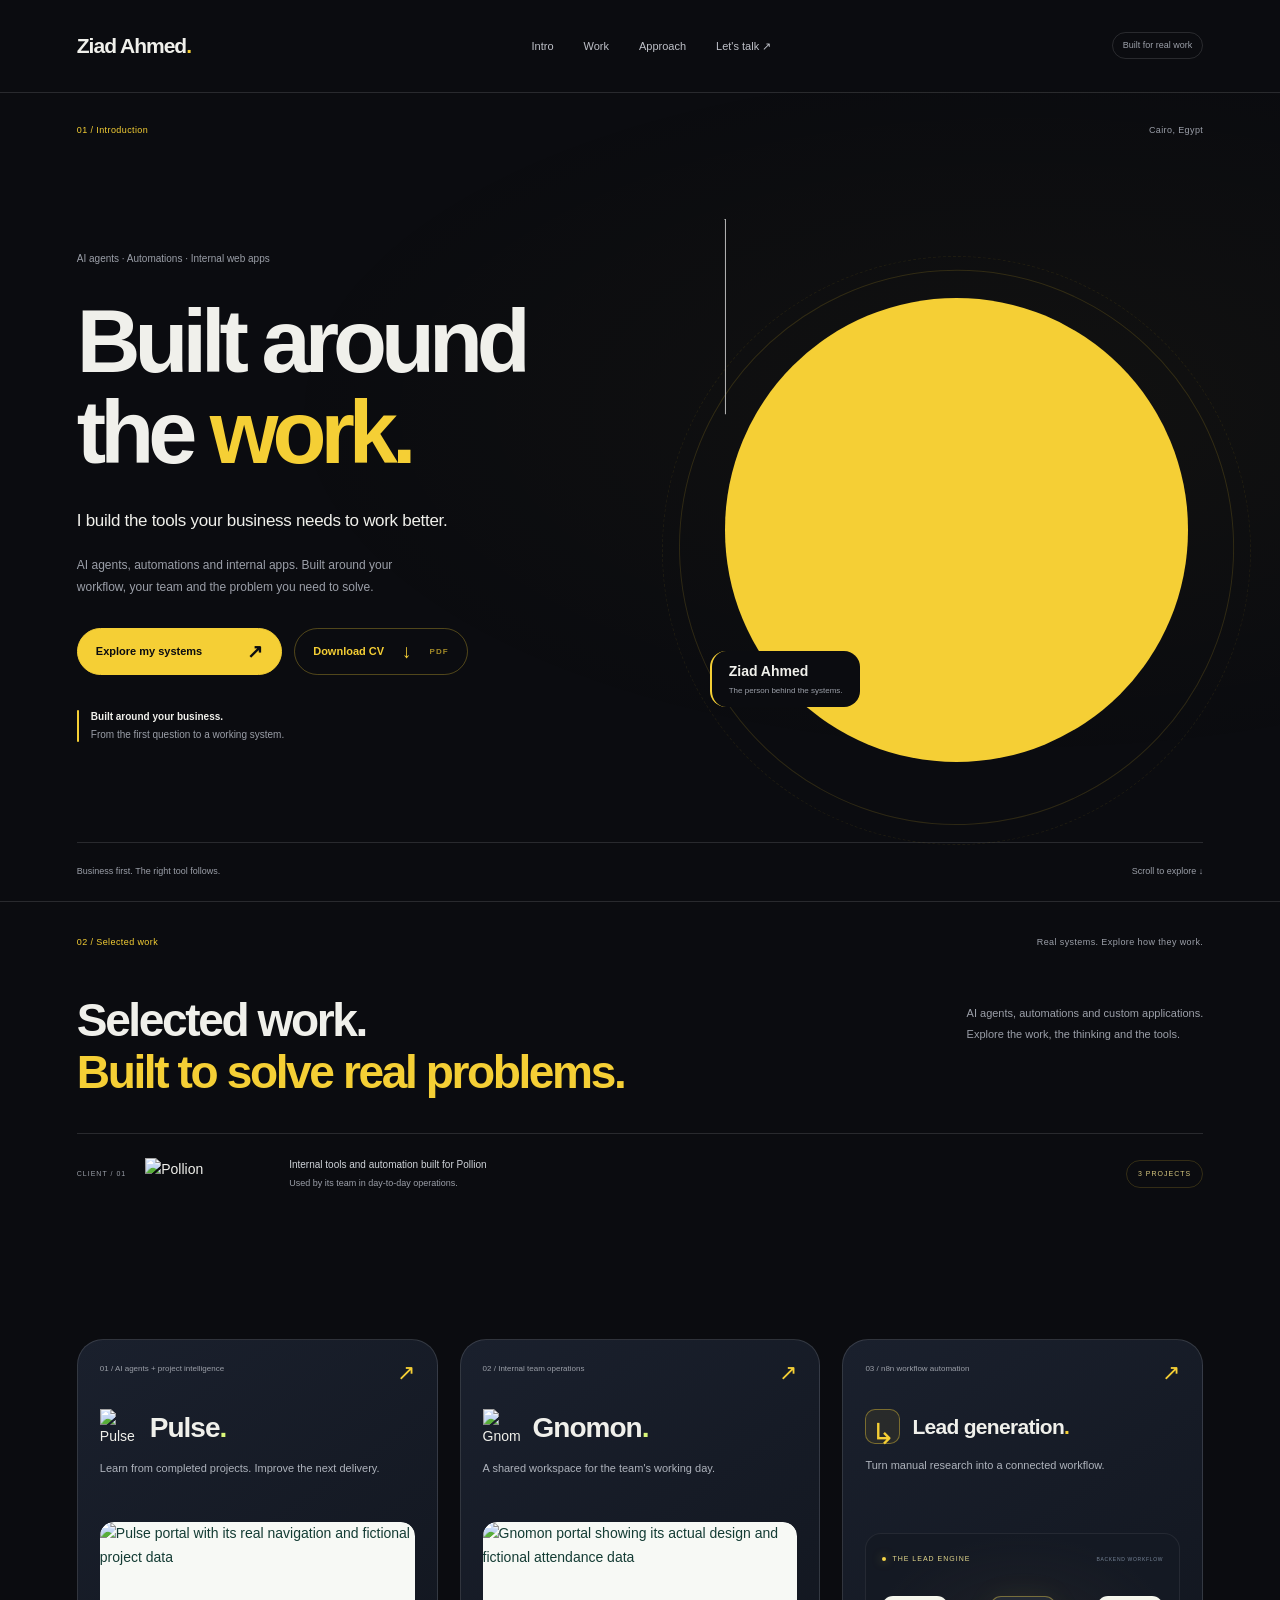
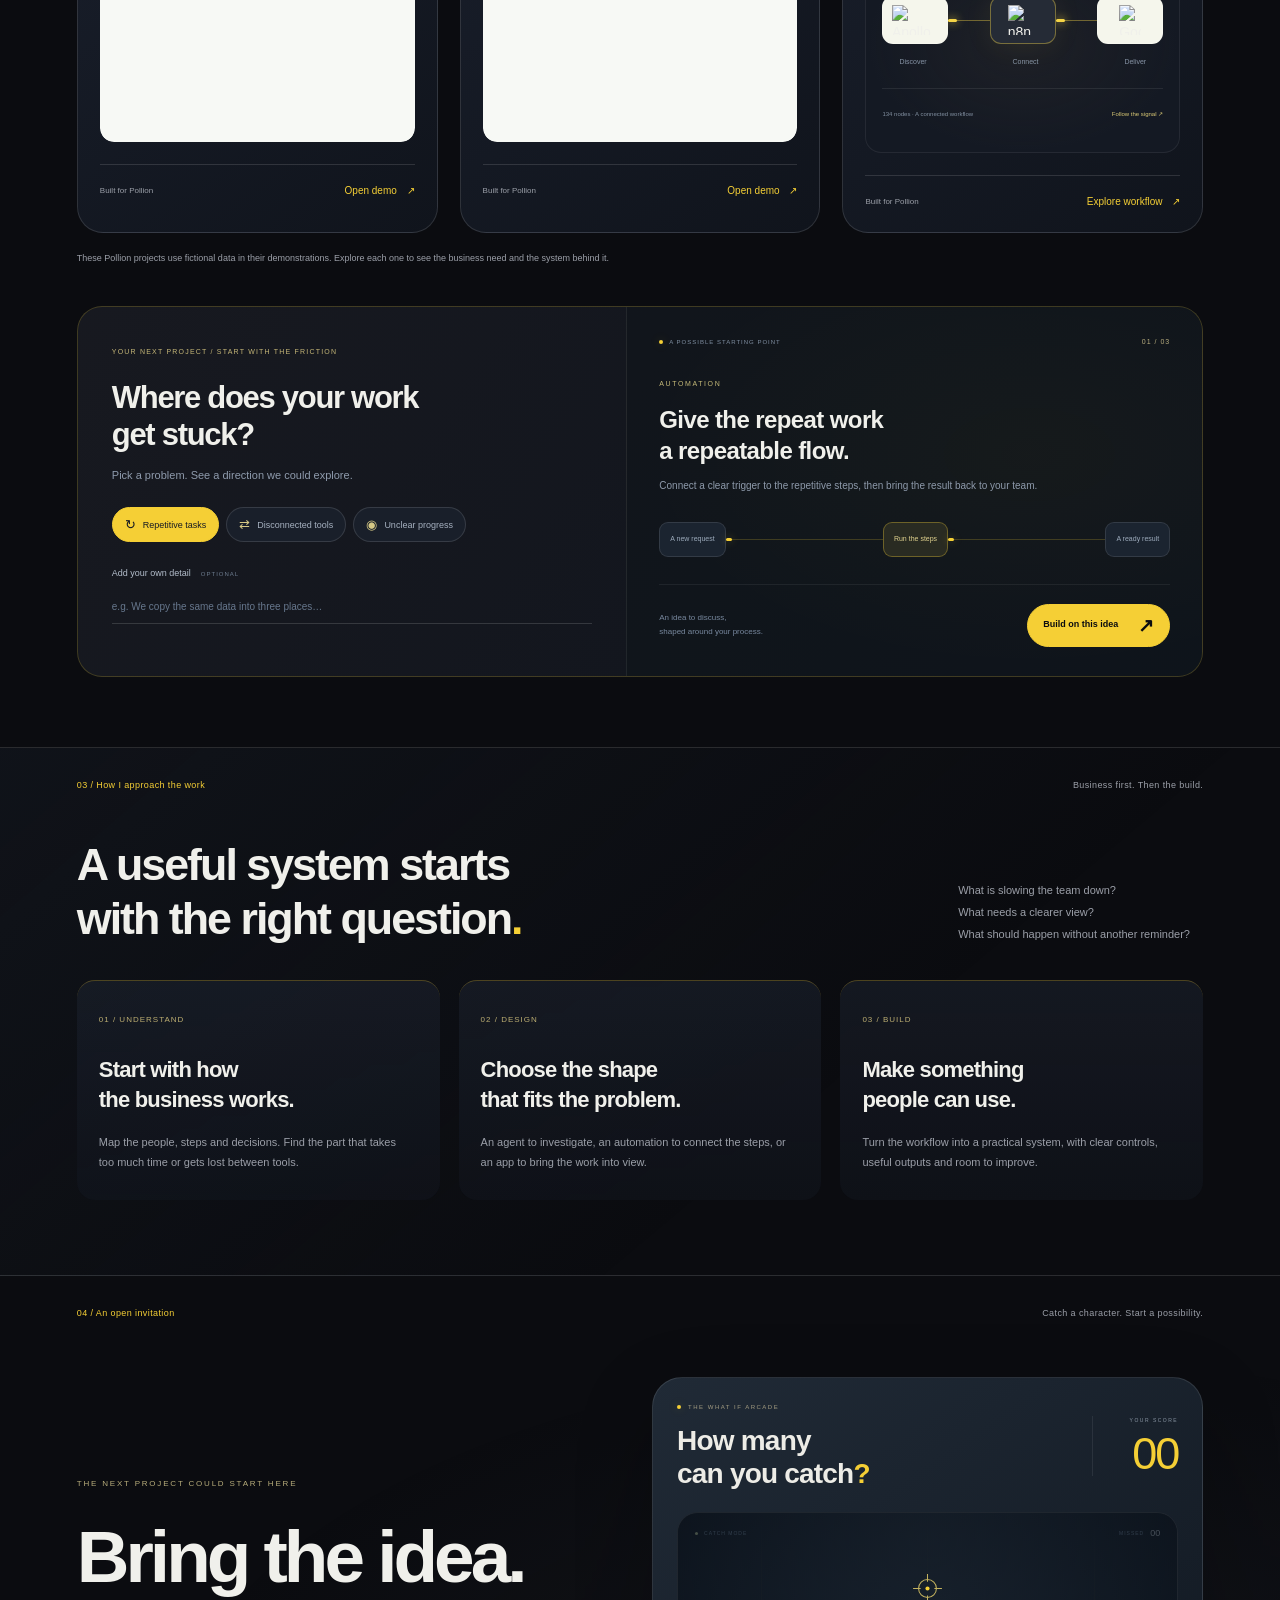
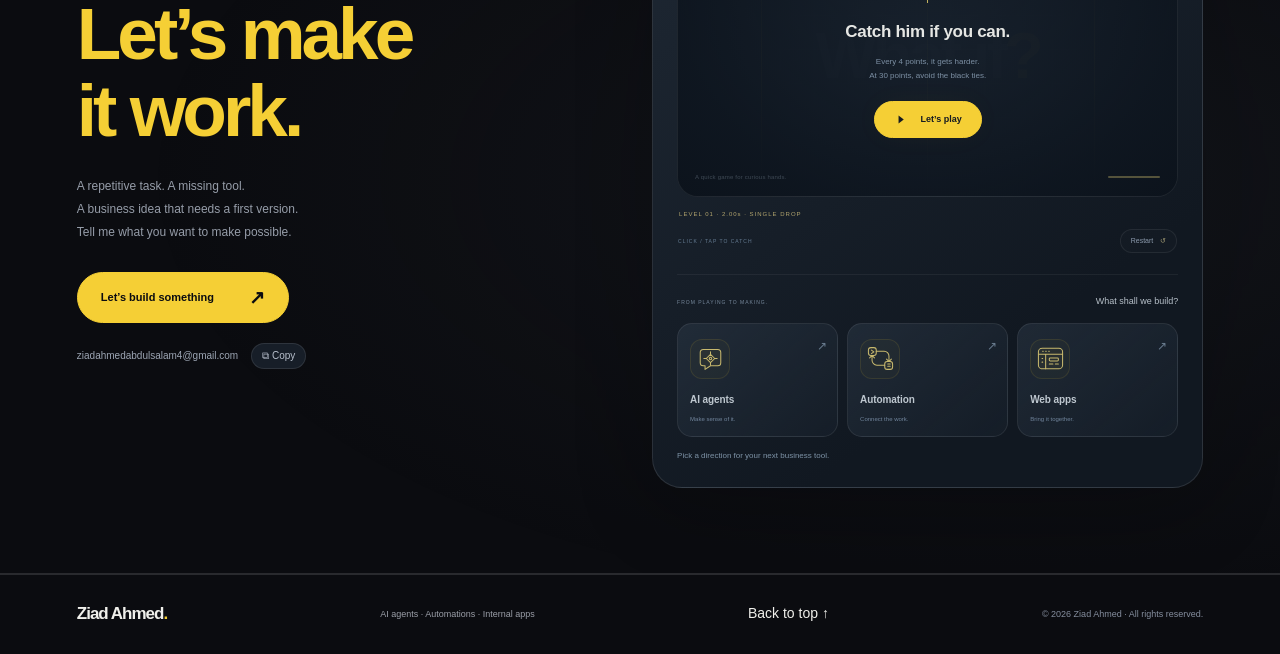
==== index.html @ 012ae9c2 "Publish portfolio with rights-reserved notice" ====
<!doctype html><html lang="en"><head><meta charset="utf-8"><meta name="viewport" content="width=device-width,initial-scale=1"><meta name="theme-color" content="#0b0c10"><title>Ziad Ahmed | Business systems</title><meta name="description" content="Ziad Ahmed builds AI agents, automations and custom web apps around real business needs. Explore selected client projects and start your next idea."><link rel="stylesheet" href="style.css"><link rel="icon" href="data:image/svg+xml,%3Csvg xmlns='http://www.w3.org/2000/svg' viewBox='0 0 60 60'%3E%3Crect width='60' height='60' fill='%230b0c10'/%3E%3Ctext x='10' y='43' font-family='Arial' font-size='37' font-weight='bold' fill='%23f5cf35'%3Ez.%3C/text%3E%3C/svg%3E"><style>.project-card .portal-thumbnail{display:block;width:100%;height:220px;object-fit:cover;object-position:top}</style><link rel="stylesheet" href="idea-game.css"></head><body class="portfolio-page"><div class="scroll-progress" aria-hidden="true"></div><div class="ambient-lines" aria-hidden="true"></div><a class="skip" href="#intro">Skip to content</a><header><a class="signature" href="#intro">Ziad Ahmed<span>.</span></a><nav aria-label="Main navigation"><a href="#intro">Intro</a><a href="#systems">Work</a><a href="#approach">Approach</a><a href="#contact">Let's talk ↗</a></nav><span class="draft">Built for real work</span></header><main>
<section id="intro" class="slide intro"><div class="slide-label"><span>01 / Introduction</span><span>Cairo, Egypt</span></div><div class="hero-layout"><div class="hero-copy reveal"><span class="eyebrow">AI agents · Automations · Internal web apps</span><h1>Built around<br>the <span>work.</span></h1><p class="lead">I build the tools your business needs to work better.</p><p class="support">AI agents, automations and internal apps. Built around your workflow, your team and the problem you need to solve.</p><div class="hero-actions"><a class="button" href="#systems">Explore my systems <span>↗</span></a><a class="button cv-download" href="downloads/Ziad-Ahmed-CV.pdf" download="Ziad-Ahmed-CV.pdf">Download CV <span aria-hidden="true">↓</span><small>PDF</small></a></div><div class="pollion-proof"><span class="proof-line"></span><p><b>Built around your business.</b><br>From the first question to a working system.</p></div></div><div class="portrait-stage reveal" aria-label="Ziad Ahmed in front of a yellow circle"><div class="portrait-composition"><div class="portrait-circle" aria-hidden="true"></div><div class="portrait-cutout"><img class="portrait-photo" src="assets/ziad-portrait.png" alt="Ziad Ahmed with his illustrated character sitting on his shoulder" width="1199" height="1312" fetchpriority="high"></div><div class="portrait-head-layer" aria-hidden="true"><img class="portrait-photo" src="assets/ziad-portrait.png" alt="" width="1199" height="1312"></div></div><span class="portrait-name">Ziad Ahmed<br><small>The person behind the systems.</small></span></div></div><div class="slide-bottom"><span>Business first. The right tool follows.</span><span>Scroll to explore ↓</span></div></section>
<section id="systems" class="slide systems"><div class="slide-label reveal"><span>02 / Selected work</span><span>Real systems. Explore how they work.</span></div><div class="section-title reveal"><h2>Selected work.<br><span>Built to solve real problems.</span></h2><p>AI agents, automations and custom applications.<br>Explore the work, the thinking and the tools.</p></div><div class="client-work-group"><div id="pollion" class="project-client-strip reveal"><div class="project-client-brand"><span>CLIENT / 01</span><img src="assets/pollion-logo.svg" alt="Pollion"></div><p>Internal tools and automation built for Pollion<br><span>Used by its team in day-to-day operations.</span></p><span class="client-project-count">3 PROJECTS</span></div><div class="project-gallery"><a class="project-card reveal" style="--delay:100ms" href="pulse/index.html" aria-label="Open Pulse interactive demo"><div class="card-meta"><span>01 / AI agents + project intelligence</span><span>↗</span></div><div class="card-brand"><img src="assets/pulse-mark.svg" alt="Pulse logo"><h3 class="pulse-name">Pulse<span>.</span></h3></div><p>Learn from completed projects. Improve the next delivery.</p><div class="mini-viewport"><div class="mini-window"><img class="portal-thumbnail" src="assets/pulse-portal-preview.png" alt="Pulse portal with its real navigation and fictional project data"></div><div class="preview-cover"><span>Explore the full portal ↗</span></div></div><div class="card-bottom"><span>Built for Pollion</span><b>Open demo <span>↗</span></b></div></a><div class="gnomon-peek-anchor" data-mascot-state="hidden"><div class="mascot-back-window" aria-hidden="true"><svg class="mascot-rise" viewBox="200 0 1120 450" fill="none"><defs><clipPath id="mascot-face-cut"><path d="M768 7C922 0 1026 125 1032 286Q1052 290 1050 320L1041 373Q1027 420 998 450H527Q492 420 480 372L467 378Q452 379 457 357L464 334Q468 320 481 314C460 157 596 7 768 7Z"/></clipPath><clipPath id="mascot-eye-cut"><path d="M611 356Q677 322 748 349L744 406Q678 422 615 407ZM855 353Q918 310 980 336L977 395Q918 407 859 392Z"/></clipPath></defs><g clip-path="url(#mascot-face-cut)"><image href="assets/character-peeking-reference.png" width="1536" height="1024"/><path d="M587 228H755V281H587ZM832 186H982V258H832Z" fill="#fcfdff"/><g class="mascot-brow mascot-brow-left"><path d="M601 267Q657 228 734 253" stroke="#080909" stroke-width="12" stroke-linecap="round"/></g><g class="mascot-brow mascot-brow-right"><path d="M846 241Q920 170 960 224" stroke="#080909" stroke-width="12" stroke-linecap="round"/></g><g clip-path="url(#mascot-eye-cut)"><path d="M605 319H752V422H605ZM850 307H985V411H850Z" fill="#fbfcfd"/><g class="mascot-pupils" fill="#050606"><ellipse cx="681" cy="361" rx="20" ry="26"/><ellipse cx="926" cy="350" rx="19" ry="26"/></g></g><path class="mascot-upper-lash" d="M612 355Q678 320 746 348M856 352Q919 309 979 335" stroke="#090a0a" stroke-width="10" stroke-linecap="round"/><g clip-path="url(#mascot-eye-cut)"><g class="mascot-focused-lids"><path d="M605 310H752V369Q680 350 605 374ZM850 300H985V358Q918 338 850 363Z" fill="#fbfcfd"/><path d="M612 373Q680 350 746 369M856 362Q918 338 979 358" stroke="#090a0a" stroke-width="9" stroke-linecap="round"/></g></g></g><image href="assets/mascot-hands-clean.png" width="1536" height="1024"/></svg></div><a class="project-card reveal" style="--delay:200ms" href="gnomon/index.html" aria-label="Open Gnomon interactive demo"><div class="card-meta"><span>02 / Internal team operations</span><span>↗</span></div><div class="card-brand"><img src="assets/gnomon-mark.svg" alt="Gnomon logo"><h3 class="gnomon-name">Gnomon<span>.</span></h3></div><p>A shared workspace for the team's working day.</p><div class="mini-viewport"><div class="mini-window"><img class="portal-thumbnail" src="assets/gnomon-portal-preview.png" alt="Gnomon portal showing its actual design and fictional attendance data"></div><div class="preview-cover"><span>Explore the full portal ↗</span></div></div><div class="card-bottom"><span>Built for Pollion</span><b>Open demo <span>↗</span></b></div></a><div class="mascot-hands-window" aria-hidden="true"><svg class="mascot-hands" viewBox="200 340 1120 200"><image href="assets/mascot-hands-clean.png" width="1536" height="1024"/></svg></div></div><a class="project-card reveal" style="--delay:300ms" href="lead-generation/index.html" aria-label="Explore the lead-generation backend workflow"><div class="card-meta"><span>03 / n8n workflow automation</span><span>↗</span></div><div class="card-brand"><span class="workflow-icon" aria-hidden="true">↳</span><h3 class="workflow-name">Lead generation<span>.</span></h3></div><p>Turn manual research into a connected workflow.</p><div class="mini-viewport"><div class="backend-mini"><div class="backend-mini-heading"><span class="backend-dot"></span> THE LEAD ENGINE <small>BACKEND WORKFLOW</small></div><div class="backend-mini-network"><span class="mini-tool"><img src="lead-generation/logos/apollo.svg" alt="Apollo"></span><i></i><span class="mini-tool mini-n8n"><img src="lead-generation/logos/n8n.svg" alt="n8n"></span><i></i><span class="mini-tool"><img src="lead-generation/logos/googlesheets.svg" alt="Google Sheets"></span></div><div class="mini-backend-labels"><span>Discover</span><span>Connect</span><span>Deliver</span></div><div class="mini-backend-foot"><span>134 nodes · A connected workflow</span><b>Follow the signal ↗</b></div></div><div class="preview-cover"><span>Follow the workflow ↗</span></div></div><div class="card-bottom"><span>Built for Pollion</span><b>Explore workflow <span>↗</span></b></div></a></div><p class="gallery-note reveal">These Pollion projects use fictional data in their demonstrations. Explore each one to see the business need and the system behind it.</p></div><section id="project-brief" class="brief-builder reveal" aria-labelledby="brief-heading"><div class="brief-builder-input"><span class="brief-kicker">YOUR NEXT PROJECT / START WITH THE FRICTION</span><h3 id="brief-heading">Where does your work<br>get stuck?</h3><p>Pick a problem. See a direction we could explore.</p><div class="brief-problems" aria-label="Choose a business problem"><button type="button" data-problem="manual" aria-pressed="true"><span>↻</span> Repetitive tasks</button><button type="button" data-problem="scattered" aria-pressed="false"><span>⇄</span> Disconnected tools</button><button type="button" data-problem="visibility" aria-pressed="false"><span>◉</span> Unclear progress</button></div><label class="brief-detail-label" for="brief-detail">Add your own detail <span>OPTIONAL</span></label><input id="brief-detail" class="brief-detail" type="text" maxlength="240" placeholder="e.g. We copy the same data into three places…" autocomplete="off"></div><div class="brief-builder-output"><div class="brief-output-top"><span><i></i> A POSSIBLE STARTING POINT</span><span id="brief-count">01 / 03</span></div><div id="brief-result" class="brief-result" aria-live="polite" aria-atomic="true"><span class="brief-direction" id="brief-direction">AUTOMATION</span><h4 id="brief-title">Give the repeat work<br>a repeatable flow.</h4><p id="brief-description">Connect a clear trigger to the repetitive steps, then bring the result back to your team.</p></div><div class="brief-flow" aria-hidden="true"><span id="brief-from">A new request</span><i></i><span class="brief-flow-core" id="brief-middle">Run the steps</span><i></i><span id="brief-to">A ready result</span></div><div class="brief-output-bottom"><span>An idea to discuss,<br>shaped around your process.</span><a id="brief-enquiry" class="button" href="mailto:ziadahmedabdulsalam4@gmail.com?subject=An%20automation%20idea">Build on this idea <span>↗</span></a></div></div></section></section>
<section id="approach" class="slide approach-section"><div class="slide-label reveal"><span>03 / How I approach the work</span><span>Business first. Then the build.</span></div><div class="approach-intro reveal"><h2>A useful system starts<br>with the right question<span>.</span></h2><p>What is slowing the team down?<br>What needs a clearer view?<br>What should happen without another reminder?</p></div><div class="approach-cards"><article class="reveal"><span>01 / UNDERSTAND</span><h3>Start with how<br>the business works.</h3><p>Map the people, steps and decisions. Find the part that takes too much time or gets lost between tools.</p></article><article class="reveal" style="--delay:100ms"><span>02 / DESIGN</span><h3>Choose the shape<br>that fits the problem.</h3><p>An agent to investigate, an automation to connect the steps, or an app to bring the work into view.</p></article><article class="reveal" style="--delay:200ms"><span>03 / BUILD</span><h3>Make something<br>people can use.</h3><p>Turn the workflow into a practical system, with clear controls, useful outputs and room to improve.</p></article></div></section>
<section id="contact" class="slide contact-section contact-lab"><div class="slide-label reveal"><span>04 / An open invitation</span><span>Catch a character. Start a possibility.</span></div><div class="contact-lab-layout"><div class="contact-lab-copy reveal"><span class="contact-kicker">THE NEXT PROJECT COULD START HERE</span><h2>Bring the idea.<br><span>Let’s make<br>it work.</span></h2><p>A repetitive task. A missing tool.<br>A business idea that needs a first version.<br>Tell me what you want to make possible.</p><a id="project-enquiry" class="button contact-primary" href="mailto:ziadahmedabdulsalam4@gmail.com?subject=Let%27s%20build%20something&amp;body=Hi%20Ziad%2C%0A%0AI%20have%20a%20project%20in%20mind%3A%0A">Let’s build something <span>↗</span></a><div class="contact-email-row"><a class="email-link" href="mailto:ziadahmedabdulsalam4@gmail.com">ziadahmedabdulsalam4@gmail.com</a><button type="button" id="copy-contact" aria-label="Copy email address">⧉ <span>Copy</span></button></div><span id="contact-feedback" role="status" aria-live="polite"></span></div><div class="idea-game reveal" id="idea-field" aria-label="What if character-catching arcade" data-game-state="ready">
 <div class="arcade-heading"><div><span class="arcade-eyebrow"><i></i> THE WHAT IF ARCADE</span><h3>How many<br>can you catch<span>?</span></h3></div><div class="arcade-score"><small>YOUR SCORE</small><output id="game-score" aria-live="polite">00</output></div></div>
 <div class="game-arena" id="game-arena" aria-label="Click or tap the falling character before he leaves the screen">
  <div class="arena-grid" aria-hidden="true"></div><div class="arena-watermark" aria-hidden="true">What if<span>?</span></div><div class="arena-rails" aria-hidden="true"><i></i><i></i><i></i></div>
  <div class="arena-topline"><span><i></i> CATCH MODE</span><span>MISSED <b id="game-missed">00</b></span></div>
  <button type="button" class="game-character-target" data-slot="0" aria-label="Catch the red-tie character for one point" hidden><svg viewBox="200 140 1000 940" aria-hidden="true"><defs><clipPath id="tie-mask-0"><path d="M714 194H835V338L779 453 746 563 706 602 706 623 682 650H633L586 613V577L650 559 694 502 725 405 738 346 717 299Z"/></clipPath><filter id="tie-black-0" color-interpolation-filters="sRGB"><feColorMatrix type="matrix" values="0 1 0 0 0  0 1 0 0 0  0 0 1 0 0  0 0 0 1 0"/></filter></defs><image href="assets/character-falling.png" width="1470" height="1070"/><g class="decoy-tie" clip-path="url(#tie-mask-0)"><image href="assets/character-falling.png" width="1470" height="1070" filter="url(#tie-black-0)"/></g></svg><span class="character-catch-burst" aria-hidden="true"></span></button>
  <button type="button" class="game-character-target" data-slot="1" aria-label="Catch the red-tie character for one point" hidden><svg viewBox="200 140 1000 940" aria-hidden="true"><defs><clipPath id="tie-mask-1"><path d="M714 194H835V338L779 453 746 563 706 602 706 623 682 650H633L586 613V577L650 559 694 502 725 405 738 346 717 299Z"/></clipPath><filter id="tie-black-1" color-interpolation-filters="sRGB"><feColorMatrix type="matrix" values="0 1 0 0 0  0 1 0 0 0  0 0 1 0 0  0 0 0 1 0"/></filter></defs><image href="assets/character-falling.png" width="1470" height="1070"/><g class="decoy-tie" clip-path="url(#tie-mask-1)"><image href="assets/character-falling.png" width="1470" height="1070" filter="url(#tie-black-1)"/></g></svg><span class="character-catch-burst" aria-hidden="true"></span></button>
  <div class="arena-crosshair" aria-hidden="true"><i></i><i></i><span></span></div><span class="game-point-pop" aria-hidden="true">+1</span>
  <div class="arena-overlay" id="game-overlay"><span class="overlay-mark" aria-hidden="true"><svg viewBox="0 0 48 48"><circle cx="24" cy="24" r="13"/><path d="M24 3v11m0 20v11M3 24h11m20 0h11"/><circle cx="24" cy="24" r="3"/></svg></span><strong id="game-overlay-title">Catch him if you can.</strong><p id="game-overlay-copy">Every 4 points, it gets harder.<br>At 30 points, avoid the black ties.</p><button type="button" id="game-start"><svg viewBox="0 0 20 20" aria-hidden="true"><path d="m7 4 8 6-8 6Z"/></svg><span>Let’s play</span></button></div>
  <div class="arena-bottom"><span id="game-hint" role="status">A quick game for curious hands.</span><div class="flight-track" aria-hidden="true"><i></i></div></div>
 </div>
 <p class="game-level-note" id="game-level-note">LEVEL 01 · 2.00s · SINGLE DROP</p><div class="arcade-actions"><span id="arcade-round-label">CLICK / TAP TO CATCH</span><div><button id="game-pause" type="button" hidden>Pause</button><button id="game-reset" type="button">Restart <span>↺</span></button></div></div>
 <div class="game-projects"><div class="services-heading"><span>FROM PLAYING TO MAKING.</span><strong>What shall we build?</strong></div><div class="service-choices" role="group" aria-label="Choose a type of business tool">
  <button type="button" class="service-choice" data-idea="agent" aria-pressed="false"><span class="service-icon"><svg viewBox="0 0 48 48" aria-hidden="true"><path class="icon-surface" d="M12 9h24a5 5 0 0 1 5 5v17a5 5 0 0 1-5 5H24l-9 6v-6h-3a5 5 0 0 1-5-5V14a5 5 0 0 1 5-5Z"/><path d="m17 24 7-7 7 7-7 7Z"/><path d="M24 13v4m0 14v4M13 24h4m14 0h4"/><circle cx="24" cy="24" r="2"/></svg></span><strong>AI agents</strong><small>Make sense of it.</small><span class="service-arrow" aria-hidden="true">↗</span></button>
  <button type="button" class="service-choice" data-idea="automation" aria-pressed="false"><span class="service-icon"><svg viewBox="0 0 48 48" aria-hidden="true"><rect class="icon-surface" x="4" y="6" width="13" height="13" rx="4"/><rect class="icon-surface" x="31" y="29" width="13" height="13" rx="4"/><path d="M17 12h13a8 8 0 0 1 8 8v9M31 35H18a8 8 0 0 1-8-8v-8m24 6 4 4 4-4M6 23l4-4 4 4"/><path d="m9 10 4 3-4 3m27 17h4m-4 4h4"/></svg></span><strong>Automation</strong><small>Connect the work.</small><span class="service-arrow" aria-hidden="true">↗</span></button>
  <button type="button" class="service-choice" data-idea="app" aria-pressed="false"><span class="service-icon"><svg viewBox="0 0 48 48" aria-hidden="true"><rect class="icon-surface" x="4" y="7" width="40" height="34" rx="6"/><path d="M4 17h40M11 12h1m4 0h1m4 0h1M16 17v24"/><rect x="22" y="23" width="15" height="5" rx="1.5"/><path d="M22 33h6m4 0h5M10 24h1m-1 6h1"/></svg></span><strong>Web apps</strong><small>Bring it together.</small><span class="service-arrow" aria-hidden="true">↗</span></button>
 </div><p id="idea-caption">Pick a direction for your next business tool.</p></div>
</div></div></section></main><footer><a class="signature" href="#intro">Ziad Ahmed<span>.</span></a><span>AI agents · Automations · Internal apps</span><a href="#intro">Back to top ↑</a><span style="display:block;font-size:9px;color:#858e9e">© 2026 Ziad Ahmed · All rights reserved.</span></footer><script src="script.js"></script><script src="idea-game.js"></script></body></html>
---- style.css ----
@font-face{font-family:Inter;src:url('assets/fonts/inter-400.ttf');font-weight:400;font-display:swap}@font-face{font-family:Inter;src:url('assets/fonts/inter-700.ttf');font-weight:600 700;font-display:swap}@font-face{font-family:Inter;src:url('assets/fonts/inter-800.ttf');font-weight:800 900;font-display:swap}@font-face{font-family:'DM Sans';src:url('assets/fonts/dm-regular.ttf');font-weight:400 500;font-display:swap}@font-face{font-family:Manrope;src:url('assets/fonts/manrope-extrabold.ttf');font-weight:700 800;font-display:swap}@font-face{font-family:'Gnomon Display';src:url('assets/fonts/gnomon-display.ttf');font-weight:800;font-display:swap}
:root{--black:#0b0c10;--navy:#151c29;--panel:#11151d;--yellow:#f5cf35;--white:#f0f0eb;--muted:#9b9fa8;--line:#ffffff20}*{box-sizing:border-box}html{scroll-behavior:smooth;scroll-padding-top:24px}body{background:var(--black);color:var(--white);margin:0;font:400 14px/1.7 Inter,Arial,sans-serif;-webkit-font-smoothing:antialiased}a{color:inherit;text-decoration:none}button{font:inherit;cursor:pointer}a:focus-visible,button:focus-visible{outline:2px solid var(--yellow);outline-offset:5px}[hidden]{display:none!important}.skip{position:fixed;top:-100px;background:var(--yellow);color:var(--black);padding:10px;z-index:99}.skip:focus{top:10px}header,main,footer{max-width:1440px;margin:auto}header{padding:28px 6%;display:flex;align-items:center;justify-content:space-between;gap:25px;border-bottom:1px solid var(--line)}.signature{font-weight:700;font-size:21px;letter-spacing:-1px;white-space:nowrap}.signature>span{color:var(--yellow)}nav{display:flex;gap:30px;font-size:11px;color:#bfc1c8}nav a:hover{color:var(--yellow)}.draft{font-size:9px;color:var(--muted);padding:5px 10px;border:1px solid var(--line);border-radius:20px}.slide{padding:30px 6% 0;border-bottom:1px solid var(--line)}.slide-label{display:flex;justify-content:space-between;gap:20px;font-size:9px;color:var(--muted);letter-spacing:.4px}.slide-label>span:first-child{color:var(--yellow)}.intro{min-height:calc(100svh - 91px);display:flex;flex-direction:column}.hero-layout{display:grid;grid-template-columns:1.1fr 1fr;gap:8%;align-items:center;padding:70px 0 60px;flex:1}.eyebrow{font-size:10px;color:var(--muted)}h1{font-size:clamp(64px,6.9vw,102px);line-height:1.03;letter-spacing:-6px;font-weight:800;margin:27px 0 28px}h1>span{color:var(--yellow)}.lead{font-size:17px;line-height:1.7;max-width:400px;margin:0 0 18px;letter-spacing:-.3px}.support{font-size:12px;line-height:1.9;color:var(--muted);max-width:355px;margin-bottom:29px}.button{display:inline-flex;align-items:center;gap:45px;background:var(--yellow);padding:13px 18px;border:1px solid var(--yellow);color:var(--black);font-size:11px;font-weight:700}.button>span{font-size:19px;line-height:1}.button:hover{background:#ffdc4a}.pollion-proof{display:flex;gap:12px;align-items:center;margin-top:33px}.proof-line{height:32px;width:2px;background:var(--yellow)}.pollion-proof p{font-size:10px;color:var(--muted);margin:0;line-height:1.8}.pollion-proof b{font-weight:700;color:var(--white)}.portrait-stage{height:470px;position:relative;display:flex;align-items:center;justify-content:center;min-width:0}.portrait-circle{position:absolute;width:94%;aspect-ratio:1;background:var(--yellow);border-radius:50%;top:38px}.portrait-outline{position:absolute;width:72%;height:88%;bottom:0;border:1px dashed #eeeeeaa1;background:#151c29e8;display:flex;align-items:center;justify-content:center}.portrait-label{text-align:center;color:var(--white)}.portrait-label>span{font-size:9px;color:var(--yellow)}.portrait-label>b{display:block;font-size:22px;letter-spacing:-.7px;margin:17px 0 8px}.portrait-label>p{font-size:10px;line-height:1.8;color:var(--muted)}.crop-corner{position:absolute;width:15px;height:15px;border-color:var(--yellow);border-style:solid}.tl{top:-1px;left:-1px;border-width:2px 0 0 2px}.tr{right:-1px;top:-1px;border-width:2px 2px 0 0}.bl{bottom:-1px;left:-1px;border-width:0 0 2px 2px}.br{bottom:-1px;right:-1px;border-width:0 2px 2px 0}.portrait-name{position:absolute;bottom:23px;left:0;background:var(--black);padding:10px 17px;border-left:2px solid var(--yellow);font-size:14px;font-weight:700;line-height:1.5}.portrait-name>small{display:block;font-size:8px;font-weight:400;color:var(--muted);margin-top:3px}.portrait-tag{position:absolute;top:9px;right:0;font-size:8px;color:var(--muted)}.slide-bottom{border-top:1px solid var(--line);padding:21px 0;display:flex;justify-content:space-between;font-size:9px;color:var(--muted)}.systems{padding-top:33px;padding-bottom:70px;background:var(--black)}.section-title{display:flex;justify-content:space-between;gap:30px;align-items:end;margin:45px 0 35px}h2{font-size:clamp(32px,3.7vw,54px);line-height:1.12;letter-spacing:-2.4px;margin:0;font-weight:700}h2>span{color:var(--yellow)}.section-title>p{font-size:11px;color:var(--muted);line-height:1.9;margin:0}.systems-layout{display:grid;grid-template-columns:1fr 1fr;gap:35px;align-items:start}.tool-list{display:flex;flex-direction:column;gap:14px}.tool-block{text-align:left;background:var(--panel);color:var(--white);border:1px solid var(--line);border-radius:5px;padding:18px;transition:border-color .2s,background .2s}.tool-block:hover{border-color:#f5cf3577}.tool-block.selected{border-color:var(--yellow);background:var(--navy)}.tool-top{display:flex;gap:12px;align-items:center}.tool-top>.number{font-size:8px;color:var(--muted);margin-right:4px}.tool-top>img{width:35px;height:35px}.tool-title{font-size:24px;letter-spacing:-1px;line-height:1.1}.tool-title>small{font:400 8px Inter,sans-serif;display:block;color:var(--muted);letter-spacing:0;margin-top:8px}.pulse-name{font-family:Manrope,sans-serif;font-weight:800;letter-spacing:-1px}.gnomon-name{font-family:'Gnomon Display',sans-serif;font-weight:800;letter-spacing:-1px}.pulse-name>span,.gnomon-name>span{color:#daf779}.open-arrow{margin-left:auto;color:var(--yellow);font-size:23px}.workflow-icon{width:35px;height:35px;display:inline-grid;place-items:center;background:#f5cf3512;border:1px solid #f5cf3566;border-radius:5px;color:var(--yellow);font-size:29px}.workflow-name{font-weight:700;font-size:19px;letter-spacing:-.7px}.mini-window{margin:17px 0 0 28px;border:1px solid #ffffff20;border-radius:5px;overflow:hidden;font-family:'DM Sans',Arial,sans-serif;background:#f7f9f5;color:#143c34;pointer-events:none}.mini-top{display:flex;justify-content:space-between;gap:10px;padding:8px 12px;font-size:7px;border-bottom:1px solid #143c341b}.mini-top>i{font-style:normal;font-size:6px;color:#77897a}.mini-content{padding:13px;display:flex;gap:20px;align-items:center;min-height:66px}.mini-stat{display:flex;flex-direction:column;gap:4px;min-width:0}.mini-stat>span{font-size:7px}.mini-stat>b{font:800 17px Manrope,sans-serif;letter-spacing:-.6px}.mini-chart{height:42px;display:flex;align-items:end;gap:7px;flex:1;margin-left:10px}.mini-chart>i{flex:1;background:#a7c78d;border-radius:2px 2px 0 0}.mini-chart>i:last-child{background:#287762}.gnomon-mini .mini-content{position:relative;background:#143c34;color:#eff5df;overflow:hidden}.gnomon-mini .mini-content>img{width:85px;height:65px;margin-left:auto}.mini-clock{background:#daf779;color:#143c34;border-radius:3px;padding:5px 8px;font-size:7px;white-space:nowrap;margin-left:auto}.gnomon-mini .mini-stat>span{font-size:6px;max-width:130px}.mini-flow{padding:22px 14px;display:flex;align-items:center;justify-content:space-between;gap:5px;color:#202c26}.mini-flow>span{font-size:7px;padding:5px 8px;border:1px solid #ccd6c5;border-radius:3px}.mini-flow>i{font-style:normal;font-size:11px;color:#829573}.mini-disclaimer{font-size:8px;color:var(--muted);margin:0;max-width:380px}.tool-stage{position:sticky;top:24px;background:var(--navy);border:1px solid var(--line);padding:25px;border-radius:5px}.stage-top{display:flex;justify-content:space-between;font-size:8px;color:var(--muted);border-bottom:1px solid var(--line);padding-bottom:17px}.stage-top>span:first-child{color:var(--yellow)}.stage-identity{display:flex;align-items:center;gap:13px;margin:27px 0 17px}.stage-identity>img{width:43px;height:43px}.stage-identity>span:not(.workflow-icon){font-size:34px;line-height:1.1}.stage-identity>.workflow-name{font-size:27px!important}.stage-identity>.workflow-icon{order:-1}.tool-stage>p{font-size:11px;color:#aeb3bd;line-height:1.9;max-width:350px;min-height:62px}.robot-space{height:330px;border:1px dashed #ffffff35;margin-top:24px;position:relative;overflow:hidden;background:#0b0c102e}.robot-guides{position:absolute;inset:0;pointer-events:none}.robot-guides>span:first-child{position:absolute;left:50%;top:0;bottom:0;border-left:1px solid #ffffff08}.robot-guides>span:last-child{position:absolute;top:50%;left:0;right:0;border-top:1px solid #ffffff08}.art-label{position:absolute;top:14px;left:15px;font-size:8px;color:var(--muted)}.robot-placeholder{height:100%;display:flex;flex-direction:column;align-items:center;justify-content:center}.robot-placeholder>svg{width:115px;height:145px;stroke:#68717e;stroke-width:1.4}.robot-placeholder>b{font-size:12px;font-weight:400;margin-top:8px}.robot-placeholder>span{font-size:8px;color:var(--muted);margin-top:6px}.art-caption{position:absolute;bottom:12px;right:15px;color:#777e8a;font-size:7px}.stage-footer{display:flex;justify-content:space-between;gap:15px;font-size:8px;padding-top:20px;color:var(--muted)}.stage-footer b{font-size:8px;color:#dddeda;font-weight:400}.stage-footer>a{color:var(--yellow);display:flex;gap:16px;align-items:center}.stories{padding-top:33px;padding-bottom:65px}.stories h2{margin:45px 0 37px;font-size:42px}.story-grid{display:grid;grid-template-columns:repeat(3,1fr);gap:25px}.story-grid>div{border:1px dashed var(--line);padding:25px;background:#11151d66}.story-grid>div>span{font-size:8px;color:var(--yellow)}h3{font-size:17px;line-height:1.4;letter-spacing:-.5px;margin:25px 0 14px}.story-grid p{font-size:11px;line-height:1.9;color:var(--muted)}.about{padding-top:33px;padding-bottom:65px}.about-frame{display:flex;justify-content:space-between;gap:50px;align-items:end;margin-top:45px}.about-frame>p{max-width:310px;color:var(--muted);font-size:12px;line-height:1.9}footer{padding:25px 6%;display:flex;align-items:center;justify-content:space-between;gap:20px}footer .signature{font-size:17px}footer>span,footer>a:last-child{font-size:9px;color:var(--muted)}@media(max-width:1000px){.hero-layout{gap:5%;padding-top:55px}h1{font-size:75px;letter-spacing:-4.5px}.portrait-stage{height:410px}.portrait-outline{width:78%}.portrait-label>b{font-size:19px}.lead{font-size:15px}.support{font-size:11px}.systems-layout{gap:20px}.tool-block{padding:15px}.tool-stage{padding:20px}.mini-window{margin-left:0}.mini-content{gap:10px}.gnomon-mini .mini-content>img{width:60px;height:48px}.tool-title{font-size:22px}.tool-top{gap:9px}.tool-title>small{font-size:7px}.workflow-name{font-size:17px}.robot-space{height:325px}.stage-footer{flex-direction:column}.story-grid{gap:16px}.story-grid>div{padding:20px}.story-grid h3{font-size:15px}}
@media(max-width:750px){header{padding:22px 5%;gap:18px}.draft{display:none}nav{gap:23px;font-size:10px}.slide{padding-left:5%;padding-right:5%}.hero-layout{gap:6%;padding:45px 0}.eyebrow{font-size:8px}h1{font-size:60px;letter-spacing:-3.5px}.portrait-stage{height:355px}.portrait-circle{top:45px;width:100%}.portrait-label>b{font-size:16px}.portrait-label>p{font-size:8px}.portrait-label>span{font-size:7px}.portrait-name{font-size:11px;padding:9px 12px;bottom:15px}.portrait-name small{font-size:6px}.portrait-tag{font-size:7px}.lead{font-size:13px}.support{font-size:10px}.button{font-size:9px;gap:25px;padding:11px 14px}.pollion-proof p{font-size:8px}.pollion-proof{margin-top:25px}.section-title h2{font-size:36px}.section-title>p{font-size:9px}.tool-top>.number{font-size:7px;margin:0}.tool-top>img,.workflow-icon{width:29px;height:29px}.tool-title{font-size:19px}.workflow-name{font-size:15px}.tool-title>small{font-size:6px}.mini-top{font-size:6px;padding:7px 9px}.mini-top>i{font-size:5px}.mini-content{padding:10px;gap:8px}.mini-stat>b{font-size:15px}.mini-stat>span{font-size:6px}.mini-clock{font-size:5px;padding:4px 6px}.gnomon-mini .mini-content>img{width:42px}.mini-flow{padding:21px 10px;gap:3px}.mini-flow>span{font-size:6px;padding:4px}.tool-stage{padding:17px}.stage-identity>span:not(.workflow-icon){font-size:28px}.stage-identity>img{width:36px;height:36px}.tool-stage>p{font-size:10px;min-height:82px}.robot-space{height:290px}.robot-placeholder>span{font-size:7px}.robot-placeholder>b{font-size:10px}.art-caption{font-size:6px}.art-label{font-size:7px}.stories h2{font-size:35px}.story-grid>div{padding:16px}.story-grid p{font-size:10px}.about-frame h2{font-size:35px}.about-frame>p{font-size:10px;max-width:230px}}
@media(max-width:560px){header{padding:20px 6%}.signature{font-size:18px}nav{gap:17px}nav>a:nth-child(3){display:none}.slide{padding-left:6%;padding-right:6%}.slide-label{font-size:8px}.slide-label>span:last-child{font-size:7px;max-width:140px;text-align:right}.hero-layout{grid-template-columns:1fr;padding-top:37px;gap:20px}.eyebrow{font-size:8px}h1{font-size:66px;letter-spacing:-4px;margin:22px 0 25px}.lead{font-size:15px;max-width:310px}.support{font-size:11px;max-width:290px}.button{font-size:10px;gap:35px;padding:12px 16px}.pollion-proof p{font-size:9px}.portrait-stage{height:400px;max-width:360px;width:100%;margin:10px auto 0}.portrait-circle{top:25px;width:95%}.portrait-outline{width:72%;height:90%}.portrait-label>b{font-size:21px}.portrait-label>p{font-size:10px}.portrait-label>span{font-size:8px}.portrait-name{font-size:13px;bottom:22px}.portrait-name>small{font-size:7px}.portrait-tag{font-size:8px;top:0}.slide-bottom{font-size:7px;padding:18px 0;gap:20px}.systems{padding-top:27px;padding-bottom:45px}.section-title{display:block;margin:32px 0 25px}.section-title h2{font-size:34px;letter-spacing:-1.8px}.section-title>p{font-size:11px;margin-top:20px}.systems-layout{grid-template-columns:1fr;gap:24px}.tool-list{gap:12px}.tool-block{padding:16px}.tool-top{gap:12px}.tool-top>.number{font-size:8px;margin-right:2px}.tool-top>img,.workflow-icon{width:34px;height:34px}.tool-title{font-size:24px}.tool-title>small{font-size:8px}.workflow-name{font-size:19px}.mini-window{margin:15px 0 0 26px}.mini-top{font-size:7px}.mini-top>i{font-size:6px}.mini-content{padding:12px}.mini-stat>b{font-size:17px}.mini-stat>span{font-size:7px}.gnomon-mini .mini-content>img{width:65px}.mini-clock{font-size:6px;padding:5px 7px}.mini-flow{padding:20px 12px;gap:5px}.mini-flow>span{font-size:7px;padding:4px 6px}.mini-disclaimer{font-size:8px}.tool-stage{position:static;padding:22px}.stage-identity>img{width:40px;height:40px}.stage-identity>span:not(.workflow-icon){font-size:31px}.tool-stage>p{font-size:11px;min-height:0}.robot-space{height:320px}.art-label{font-size:8px}.robot-placeholder>b{font-size:12px}.robot-placeholder>span{font-size:8px}.stage-footer{flex-direction:row;font-size:7px}.stage-footer b{font-size:7px}.stage-footer>a{font-size:7px;gap:8px}.stories,.about{padding-top:27px;padding-bottom:45px}.stories h2{font-size:32px;letter-spacing:-1.6px;margin-top:30px}.story-grid{grid-template-columns:1fr;gap:14px}.story-grid>div{padding:22px}.story-grid h3{font-size:17px;margin-top:17px}.story-grid p{font-size:11px}.about-frame{display:block;margin-top:30px}.about-frame h2{font-size:34px}.about-frame>p{max-width:280px;font-size:11px;margin-top:24px}footer{padding:23px 6%;flex-wrap:wrap}footer>span{display:none}footer>a:last-child{font-size:8px}}@media(prefers-reduced-motion:reduce){html{scroll-behavior:auto}*{transition:none!important}}
/* Rounded surfaces and controls throughout the portfolio. */
:root{--radius-sm:10px;--radius-md:16px;--radius-lg:24px;--radius-pill:999px}
button,.button,.skip,nav a,footer a:last-child,.stage-footer>a{border-radius:var(--radius-pill)}
.tool-block,.tool-stage,.story-grid>div{border-radius:var(--radius-lg)}
.mini-window,.robot-space{border-radius:var(--radius-md);overflow:hidden}
.workflow-icon{border-radius:var(--radius-sm)}
.mini-clock,.mini-flow>span,.draft{border-radius:var(--radius-pill)}
.portrait-outline{border-radius:28px}.portrait-name{border-radius:var(--radius-md)}
.proof-line{border-radius:var(--radius-pill)}.mini-chart>i{border-radius:4px}
.crop-corner{width:35px;height:35px}.crop-corner.tl{border-radius:28px 0 0 0}.crop-corner.tr{border-radius:0 28px 0 0}.crop-corner.bl{border-radius:0 0 0 28px}.crop-corner.br{border-radius:0 0 28px 0}
.robot-placeholder>svg{stroke-linecap:round;stroke-linejoin:round}
/* Motion and portfolio gallery. */
@view-transition{navigation:auto}::view-transition-old(root){animation:leave-page .24s ease both}::view-transition-new(root){animation:enter-page .55s cubic-bezier(.2,.7,.2,1) both}@keyframes enter-page{from{opacity:0;transform:translateY(25px)}to{opacity:1;transform:translateY(0)}}@keyframes leave-page{to{opacity:0;transform:translateY(-12px)}}@keyframes float-orbit{50%{transform:translateY(-12px) rotate(4deg)}}@keyframes orbit-turn{to{transform:rotate(360deg)}}@keyframes pulse-glow{50%{box-shadow:0 0 90px #f5cf3522}}@keyframes chart-grow{from{transform:scaleY(.25);opacity:.3}to{transform:scaleY(1);opacity:1}}
body{animation:enter-page .6s ease both}.reveal{opacity:1}.reveal:not(.is-visible){animation:none}.reveal.is-visible{animation:enter-page .7s cubic-bezier(.2,.7,.2,1) both;animation-delay:var(--delay,0ms)}.scroll-progress{position:fixed;top:0;left:0;right:0;height:3px;background:var(--yellow);transform-origin:left;transform:scaleX(0);z-index:50}.ambient-lines{position:absolute;inset:90px 0 auto;height:800px;pointer-events:none;z-index:-1;background:radial-gradient(ellipse at 80% 40%,#f5cf3508,transparent 53%)}.portrait-circle{animation:float-orbit 8s ease-in-out infinite,pulse-glow 6s ease-in-out infinite}.portrait-stage:before,.portrait-stage:after{content:'';position:absolute;border:1px solid #f5cf3525;border-radius:50%;width:112%;aspect-ratio:1;top:10px;transform:rotate(-25deg);pointer-events:none}.portrait-stage:after{width:119%;top:-4px;border-style:dashed;border-color:#f5cf3512;animation:orbit-turn 70s linear infinite}.portrait-outline{backdrop-filter:blur(10px);background:#151c29d9}.button{transition:transform .25s,box-shadow .25s,background .25s}.button:hover{transform:translateY(-3px);box-shadow:0 8px 35px #f5cf3526}.button span{transition:transform .25s}.button:hover span{transform:translate(3px,-3px)}.section-title{align-items:start}.section-title h2{font-size:clamp(32px,3.6vw,53px);max-width:770px}.section-title>p{min-width:220px;margin-top:8px}.project-gallery{display:grid;grid-template-columns:repeat(3,minmax(0,1fr));gap:22px;perspective:1200px}.project-card{position:relative;padding:22px;background:linear-gradient(145deg,#1a202d,#10141c);border:1px solid #ffffff20;border-radius:26px;overflow:hidden;isolation:isolate;transform:rotateX(var(--tilt-x,0deg)) rotateY(var(--tilt-y,0deg));transition:transform .25s,border-color .3s,box-shadow .3s;min-width:0}.project-card:before{content:'';position:absolute;inset:0;pointer-events:none;background:radial-gradient(circle at var(--pointer-x,50%) var(--pointer-y,0%),#f5cf3518,transparent 60%);opacity:0;transition:opacity .3s;z-index:-1}.project-card:hover{border-color:#f5cf3599;box-shadow:0 22px 60px #0004}.project-card:hover:before{opacity:1}.card-meta{display:flex;justify-content:space-between;font-size:8px;color:var(--muted);gap:15px}.card-meta>span:last-child{font-size:22px;color:var(--yellow);line-height:1}.card-brand{display:flex;align-items:center;gap:12px;margin:25px 0 12px}.card-brand>img{width:38px;height:38px}.card-brand h3{font-size:28px;margin:0;line-height:1}.card-brand h3>span{color:#daf779}.card-brand .workflow-name{font-size:21px}.card-brand .workflow-name>span{color:var(--yellow)}.project-card>p{font-size:11px;color:#aeb3bc;line-height:1.8;min-height:40px;margin:0 0 23px}.mini-viewport{position:relative;border-radius:14px;overflow:hidden}.project-card .mini-window{margin:0;border:0;border-radius:14px;min-height:190px;transition:transform .5s cubic-bezier(.2,.7,.2,1);background:#f7f9f5}.project-card:hover .mini-window{transform:scale(1.035)}.project-card .mini-content{height:82px;padding:17px}.project-card .mini-top{font-size:7px;padding:12px 13px}.project-card .mini-stat>b{font-size:28px}.project-card .mini-stat>b>small{font-size:10px;color:#80937b}.project-card .mini-chart{height:45px;gap:5px}.project-card .mini-chart>i{transform-origin:bottom;animation:chart-grow 1.4s cubic-bezier(.2,.7,.2,1) both}.project-card .mini-chart>i:nth-child(2n){animation-delay:.2s}.mini-rows{display:grid;gap:0;padding:0 13px 12px}.mini-rows>span{display:flex;justify-content:space-between;gap:10px;padding:7px 0;border-top:1px solid #143c3414;font-size:7px;color:#62795e}.mini-rows b{font-weight:400;color:#2d503c;white-space:nowrap}.project-card .mini-flow{padding:30px 10px;height:82px}.project-card .mini-flow>span{font-size:6px;padding:5px 6px}.preview-cover{position:absolute;inset:0;background:#0b0c1077;display:grid;place-items:center;opacity:0;transition:opacity .3s}.preview-cover>span{font-size:11px;background:var(--yellow);color:var(--black);padding:11px 17px;border-radius:999px;transform:translateY(8px);transition:transform .3s}.project-card:hover .preview-cover,.project-card:focus-visible .preview-cover{opacity:1}.project-card:hover .preview-cover>span{transform:translateY(0)}.card-bottom{display:flex;justify-content:space-between;gap:12px;align-items:center;margin-top:22px;padding-top:17px;border-top:1px solid var(--line);font-size:8px;color:var(--muted)}.card-bottom b{font-size:10px;color:var(--yellow);font-weight:400}.card-bottom b>span{display:inline-block;margin-left:7px;transition:transform .3s}.project-card:hover .card-bottom b>span{transform:translate(3px,-3px)}.gallery-note{font-size:9px;color:var(--muted);margin:18px 0 0;max-width:720px}.custom-callout{display:flex;align-items:center;gap:23px;padding:27px 30px;border:1px solid #f5cf3533;background:#f5cf3505;border-radius:24px;margin-top:35px}.custom-symbol{height:48px;width:48px;display:grid;place-items:center;border:1px solid #f5cf3566;border-radius:50%;font-size:33px;color:var(--yellow);flex-shrink:0}.custom-callout h3{font-size:18px;margin:0 0 7px}.custom-callout p{font-size:11px;color:var(--muted);max-width:550px;line-height:1.8;margin:0}.custom-callout .button{flex-shrink:0;gap:18px;margin-left:auto;font-size:10px}.pollion-section{padding-bottom:70px;background:linear-gradient(130deg,#151c2988,transparent)}.pollion-layout{display:grid;grid-template-columns:1fr 2fr;gap:12%;align-items:center;margin-top:55px}.pollion-mark{padding:32px 18px}.pollion-mark>img{width:100%;max-width:270px;height:auto;display:block}.pollion-layout h2{font-size:40px}.pollion-layout p{font-size:12px;color:#b5b8c0;line-height:1.9;max-width:590px}.pollion-layout .subtle{font-size:10px;color:var(--muted)}.contact-section{padding-bottom:80px}.contact-grid{display:grid;grid-template-columns:1.4fr 1fr;gap:70px;align-items:center;padding-top:45px}.contact-grid h2{font-size:46px}.contact-grid p{color:var(--muted);font-size:12px;line-height:1.9;margin:25px 0}.email-link{display:block;color:var(--muted);font-size:11px;margin-top:23px;overflow-wrap:anywhere}.email-link:hover{color:var(--yellow)}.contact-orbit{position:relative;aspect-ratio:1;max-width:350px;width:100%;display:grid;place-items:center}.orbit-ring{position:absolute;inset:0;border:1px solid #f5cf3555;border-radius:50%;animation:orbit-turn 35s linear infinite}.orbit-ring:before{content:'';position:absolute;width:8px;height:8px;top:30%;left:4%;background:var(--yellow);border-radius:50%;box-shadow:0 0 18px #f5cf3577}.ring-two{inset:30px;border-style:dashed;animation-direction:reverse;animation-duration:50s}.ring-three{inset:63px;opacity:.4}.contact-orbit>span{font-size:35px;font-weight:700;letter-spacing:-1px;line-height:1.1;z-index:1}.contact-orbit>span>span{display:block;color:var(--yellow);font-size:42px;margin-top:15px}.systems{scroll-margin-top:20px}
@media(max-width:1100px){.project-gallery{gap:15px}.project-card{padding:17px}.card-brand{gap:9px}.card-brand h3{font-size:24px}.card-brand .workflow-name{font-size:18px}.card-meta{font-size:7px}.project-card .mini-window{min-height:175px}.project-card .mini-content{padding:12px;height:73px;gap:9px}.project-card .mini-stat>b{font-size:23px}.mini-rows>span{font-size:6px}.project-card .mini-flow{padding:25px 7px;gap:3px;height:73px}.project-card .mini-flow>span{padding:4px;font-size:5px}.custom-callout{padding:25px;flex-wrap:wrap}.custom-callout>div{flex:1}.custom-callout .button{margin-left:71px}.section-title{flex-direction:column;gap:20px}.pollion-layout{gap:9%}.pollion-layout h2{font-size:35px}.contact-grid{gap:40px}.contact-grid h2{font-size:39px}}
@media(max-width:750px){.project-gallery{grid-template-columns:1fr;gap:22px}.project-card{padding:25px;display:grid;grid-template-columns:1fr 1.1fr;gap:0 25px}.card-meta{grid-column:1/-1;font-size:9px}.card-brand{align-self:start;margin-top:28px}.card-brand h3{font-size:28px}.card-brand .workflow-name{font-size:23px}.project-card>p{grid-column:1;align-self:start;font-size:12px}.mini-viewport{grid-column:2;grid-row:2/4;align-self:center;margin-top:20px}.card-bottom{grid-column:1/-1}.project-card .mini-window{min-height:190px}.project-card .mini-content{height:82px}.mini-rows>span{font-size:7px}.project-card .mini-flow{height:82px}.project-card .mini-flow>span{font-size:6px}.custom-callout h3{font-size:17px}.pollion-layout{grid-template-columns:1fr;gap:25px;margin-top:30px}.pollion-mark{padding:15px 0}.pollion-mark>img{max-width:190px}.contact-grid{grid-template-columns:1fr 180px;gap:25px}.contact-grid h2{font-size:32px}.contact-orbit>span{font-size:23px}.ring-two{inset:17px}.ring-three{inset:35px}.contact-orbit>span>span{font-size:30px}}
@media(max-width:560px){.project-card{display:block;padding:23px}.card-brand{margin-top:25px}.card-brand h3{font-size:29px}.card-brand .workflow-name{font-size:23px}.project-card>p{font-size:12px;min-height:0;margin-bottom:20px}.mini-viewport{margin-top:0}.project-card .mini-window{min-height:200px}.project-card .mini-content{height:90px;padding:17px}.project-card .mini-chart{height:50px}.project-card .mini-flow{height:90px;padding:25px 13px}.project-card .mini-flow>span{font-size:7px;padding:5px 6px}.mini-rows>span{font-size:8px;padding:8px 0}.project-card .mini-top{font-size:8px}.card-bottom{font-size:9px}.gallery-note{font-size:9px;line-height:1.8}.custom-callout{display:block;padding:25px}.custom-symbol{margin-bottom:22px}.custom-callout .button{margin:23px 0 0;font-size:10px}.custom-callout p{font-size:12px}.pollion-layout h2{font-size:33px}.pollion-layout p{font-size:12px}.pollion-section{padding-bottom:45px}.contact-grid{grid-template-columns:1fr;gap:45px}.contact-grid h2{font-size:36px}.contact-orbit{max-width:240px;margin:auto}.contact-orbit>span{font-size:29px}.contact-section{padding-bottom:50px}.portrait-stage:before{width:103%}.portrait-stage:after{width:110%}.reveal.is-visible{animation-delay:0ms}.preview-cover{display:none}}
@media(prefers-reduced-motion:reduce){*,*:before,*:after{animation:none!important;transition:none!important;scroll-behavior:auto!important}.project-card{transform:none!important}.reveal{opacity:1!important}::view-transition-old(root),::view-transition-new(root){animation:none!important}}
.portfolio-page{overflow-x:clip}.portfolio-page .intro{overflow:clip}
::view-transition,::view-transition-group(*),::view-transition-image-pair(*),::view-transition-old(*),::view-transition-new(*){pointer-events:none}

.backend-mini{padding:19px 16px;min-height:220px;background:radial-gradient(ellipse,#3a342f44,transparent 70%),#141923;border:1px solid #ffffff12;border-radius:16px;margin:14px 0 0;overflow:hidden}.backend-mini-heading{display:flex;align-items:center;gap:6px;color:#e2d78c;font-size:7px;letter-spacing:1px}.backend-mini-heading small{margin-left:auto;color:#778598;font-size:5px;letter-spacing:.7px}.backend-dot{height:4px;width:4px;border-radius:50%;background:#f6d547;box-shadow:0 0 10px #f6d54788}.backend-mini-network{display:flex;align-items:center;justify-content:space-between;gap:0;margin:31px 0 12px}.mini-tool{flex-shrink:0;display:grid;place-items:center;background:#f5f6ec;width:66px;height:48px;border-radius:11px;border:1px solid #ffffff27;position:relative;z-index:2}.mini-tool img{width:47px;max-height:30px;object-fit:contain}.mini-tool:last-child img{width:22px}.mini-tool.mini-n8n{background:#252b36;border-color:#f6d54766;box-shadow:0 0 30px #f6d54712}.mini-n8n img{width:30px}.backend-mini-network>i{position:relative;height:1px;background:#f6d54766;flex:1}.backend-mini-network>i:after{content:'';position:absolute;left:0;top:-1px;height:3px;width:9px;border-radius:2px;background:#f6d547;animation:mini-signal 2s linear infinite;box-shadow:0 0 8px #f6d547}.mini-backend-labels{display:flex;justify-content:space-between;font-size:7px;color:#8794a6;padding:0 17px}.mini-backend-foot{display:flex;align-items:center;justify-content:space-between;gap:10px;padding-top:20px;margin-top:20px;border-top:1px solid #ffffff14;font-size:6px;color:#818fa0}.mini-backend-foot b{color:#dccb76;font-size:6px;font-weight:500}@keyframes mini-signal{from{left:0;opacity:0}20%{opacity:1}to{left:calc(100% - 9px);opacity:0}}@media(prefers-reduced-motion:reduce){.backend-mini-network>i:after{animation:none}}

/* Keep every project hover overlay above the preview artwork. */
.project-card .mini-viewport{isolation:isolate}.project-card .preview-cover{z-index:3}

/* Circular lower crop with the portrait's head extending above the disc. */
.portrait-stage{isolation:isolate}.portrait-composition{position:absolute;top:38px;left:3%;width:94%;aspect-ratio:1;z-index:2}.portrait-composition .portrait-circle{top:0;left:0;width:100%;height:100%;z-index:0;animation:pulse-glow 6s ease-in-out infinite}.portrait-cutout,.portrait-head-layer{position:absolute;inset:0;pointer-events:none}.portrait-cutout{overflow:hidden;border-radius:50%;z-index:1}.portrait-head-layer{z-index:2;clip-path:inset(-50% 0 75% 0)}.portrait-photo{position:absolute;bottom:-1%;left:50%;transform:translateX(-50%);height:118%;width:auto;max-width:none;object-fit:contain;filter:none;pointer-events:none}.portrait-name{z-index:3}.portrait-stage:before,.portrait-stage:after{z-index:1}@media(max-width:750px){.portrait-composition{width:100%;left:0;top:45px}}@media(max-width:560px){.portrait-composition{width:95%;left:2.5%;top:25px}}
/* Client-specific work groups within the broader personal portfolio. */
.client-work-group{margin-top:30px}.project-client-strip{display:flex;align-items:center;gap:35px;padding:22px 0;border-top:1px solid var(--line);margin-bottom:25px;scroll-margin-top:30px}.project-client-brand{display:flex;align-items:center;gap:19px;flex-shrink:0}.project-client-brand>span{font-size:7px;letter-spacing:1px;color:var(--muted)}.project-client-brand>img{display:block;width:109px;height:33px;object-fit:contain}.project-client-strip>p{font-size:10px;line-height:1.8;margin:0;color:#d0d4da}.project-client-strip>p>span{color:var(--muted);font-size:9px}.client-project-count{margin-left:auto;border:1px solid #f5cf352c;border-radius:999px;padding:7px 11px;font-size:7px;letter-spacing:1px;color:#d7c77f;white-space:nowrap}.approach-section{padding-bottom:75px;background:linear-gradient(140deg,#1c24304d,transparent 65%)}.approach-intro{display:flex;justify-content:space-between;align-items:end;gap:60px;margin:45px 0 35px}.approach-intro h2{font-size:clamp(30px,3.5vw,49px);letter-spacing:-2px;line-height:1.2;margin:0}.approach-intro h2>span{color:var(--yellow)}.approach-intro>p{font-size:11px;color:var(--muted);line-height:2;margin:0;min-width:245px}.approach-cards{display:grid;grid-template-columns:repeat(3,1fr);gap:19px}.approach-cards article{border-top:1px solid #f5cf3544;padding:25px 22px 27px;background:linear-gradient(#20273577,#14192366);border-radius:18px}.approach-cards article>span{font-size:8px;letter-spacing:1px;color:#bcae72}.approach-cards h3{font-size:22px;line-height:1.35;letter-spacing:-.8px;margin:25px 0 17px}.approach-cards p{font-size:11px;line-height:1.9;color:var(--muted);max-width:310px;margin:0}
/* Interactive closing scene: a cursor-driven idea constellation. */
.contact-lab{overflow:hidden;background:radial-gradient(ellipse at 78% 56%,#2b30393d,transparent 60%);padding-bottom:85px}.contact-lab-layout{display:grid;grid-template-columns:1fr 1.08fr;gap:65px;align-items:center;padding-top:55px}.contact-kicker{font-size:8px;letter-spacing:1.8px;color:#b7ac7a}.contact-lab-copy h2{font-size:clamp(45px,5.7vw,79px);line-height:1.05;letter-spacing:-4px;margin:26px 0}.contact-lab-copy h2>span{color:var(--yellow)}.contact-lab-copy>p{font-size:12px;color:#969da9;line-height:1.9;margin:23px 0 28px}.contact-primary{font-size:11px;gap:35px;padding:15px 23px;min-height:47px}.contact-email-row{display:flex;gap:13px;align-items:center;margin-top:20px;flex-wrap:wrap}.contact-email-row .email-link{margin:0;font-size:10px;color:#9da6b4}.contact-email-row>button{border:1px solid #ffffff19;border-radius:999px;background:#171e28;color:#b8c0cd;padding:6px 10px;font:400 10px Inter,sans-serif;cursor:pointer;transition:border-color .2s}.contact-email-row>button:hover{border-color:#f5cf3577}#contact-feedback{display:block;min-height:16px;margin-top:10px;font-size:9px;color:#d6cc8d}.idea-field{position:relative;isolation:isolate;height:510px;border:1px solid #ffffff15;border-radius:30px;background:linear-gradient(145deg,#1c2430aa,#10141d99);overflow:hidden;--field-x:50%;--field-y:50%;box-shadow:0 25px 90px #0003}.idea-field:before{content:'';position:absolute;inset:0;z-index:0;pointer-events:none;background:radial-gradient(240px circle at var(--field-x) var(--field-y),#f5cf3518,transparent 80%);transition:opacity .4s}.idea-field:after{content:'';position:absolute;inset:0;z-index:0;pointer-events:none;background-image:linear-gradient(#ffffff03 1px,transparent 1px),linear-gradient(90deg,#ffffff03 1px,transparent 1px);background-size:38px 38px;mask-image:radial-gradient(ellipse,black,transparent 80%)}#idea-network{position:absolute;inset:0;width:100%;height:100%;pointer-events:none;z-index:1}.idea-coordinate{position:absolute;top:22px;left:23px;right:23px;display:flex;justify-content:space-between;gap:10px;font-size:6px;letter-spacing:1.4px;color:#778499;z-index:3}.idea-coordinate>span:last-child{color:#baae76;min-width:120px;text-align:right}.idea-center{position:absolute;top:43%;left:50%;transform:translate(calc(-50% + var(--idea-dx,0px)),calc(-50% + var(--idea-dy,0px)));text-align:center;z-index:2;pointer-events:none;white-space:nowrap;transition:transform .18s ease-out}.idea-cross{display:block;color:#f5cf35;font:400 30px/1 Inter,sans-serif;margin-bottom:12px}.idea-center>span:not(.idea-cross){font-size:7px;letter-spacing:3px;color:#8f9aab}.idea-center>strong{display:block;font-size:53px;letter-spacing:-2px;line-height:1.35;font-weight:800}.idea-center>strong>span{color:var(--yellow)}.idea-center>small{font-size:9px;color:#9c967e;display:block;margin-top:8px}.idea-option{position:absolute;z-index:4;display:flex;align-items:center;gap:11px;text-align:left;border:1px solid #ffffff25;border-radius:17px;padding:13px 15px;background:#212a36ed;color:#e5e7eb;cursor:pointer;box-shadow:0 10px 30px #0003;transform:translate(var(--node-dx,0px),var(--node-dy,0px));transition:border-color .2s,background .2s,transform .25s ease-out,box-shadow .2s;font:600 12px Inter,sans-serif;min-width:190px}.idea-option>span:not(.idea-option-symbol){display:block}.idea-option small{display:block;font-size:7px;color:#8a97aa;font-weight:400;margin-top:5px}.idea-option-symbol{width:29px;height:29px;border-radius:9px;display:grid;place-items:center;background:#f5cf3510;color:#e3cf73;font:400 21px Inter,sans-serif;flex-shrink:0}.idea-option>i{font:400 13px Inter,sans-serif;color:#a8b1bf;font-style:normal;margin-left:auto;padding-left:5px}.idea-option:hover,.idea-option[aria-pressed=true]{border-color:#f5cf35a3;background:#35382aed;box-shadow:0 0 35px #f5cf350c}.idea-option[aria-pressed=true] small{color:#c3bb94}.idea-option:focus-visible,.contact-email-row>button:focus-visible,#clear-idea:focus-visible{outline:2px solid var(--yellow);outline-offset:4px}.idea-agent{left:8%;top:16%}.idea-automation{right:7%;top:61%}.idea-app{left:9%;top:78%}.idea-field-bottom{position:absolute;bottom:19px;left:23px;right:23px;display:flex;align-items:center;justify-content:space-between;gap:12px;z-index:4}.idea-field-bottom>span{font-size:6px;letter-spacing:.8px;color:#748398;display:flex;align-items:center;gap:6px}.idea-field-bottom i{width:4px;height:4px;border-radius:50%;background:#d6c260;box-shadow:0 0 8px #f5cf3544}.idea-field-bottom>button{border:0;background:none;color:#a3aabb;font:400 9px Inter,sans-serif;border-radius:999px;cursor:pointer;padding:5px 8px}footer{border-top:1px solid var(--line)}
@media(max-width:1100px){.contact-lab-layout{gap:35px}.contact-lab-copy h2{font-size:61px;letter-spacing:-3px}.idea-field{height:480px}.idea-agent{left:5%;top:16%}.idea-automation{right:5%;top:59%}.idea-app{left:5%;top:77%}.idea-option{padding:11px 12px;min-width:177px;font-size:11px}.approach-intro{gap:30px}.approach-intro h2{font-size:37px}.approach-cards h3{font-size:20px}.project-client-strip{gap:25px}}
@media(max-width:750px){.project-client-strip{gap:17px;flex-wrap:wrap}.project-client-brand{gap:15px}.project-client-strip>p{order:3;width:100%;font-size:11px}.client-project-count{margin-left:auto}.approach-intro{display:block;margin-top:32px}.approach-intro h2{font-size:36px;letter-spacing:-1.5px}.approach-intro>p{font-size:11px;margin-top:25px}.approach-cards{grid-template-columns:1fr;gap:15px}.approach-cards article{padding:24px}.approach-cards h3{font-size:24px;margin-top:20px}.approach-cards p{max-width:none}.approach-section{padding-bottom:50px}.contact-lab-layout{grid-template-columns:1fr;gap:30px;padding-top:35px}.contact-lab-copy h2{font-size:65px;letter-spacing:-3.5px}.contact-lab-copy h2 br:nth-child(2){display:none}.contact-lab-copy>p{font-size:12px}.idea-field{height:470px;max-width:550px;width:100%;margin:auto}.contact-lab{padding-bottom:45px}.contact-lab .slide-label>span:last-child{max-width:160px}.contact-primary{font-size:11px}.contact-email-row .email-link{font-size:10px}}
@media(max-width:420px){.contact-lab-copy h2{font-size:56px;letter-spacing:-3px}.idea-field{height:440px;border-radius:23px}.idea-option{min-width:166px;padding:11px;gap:9px;font-size:11px}.idea-option small{font-size:6px}.idea-agent{left:6%;top:14%}.idea-automation{right:5%;top:61%}.idea-app{left:5%;top:78%}.idea-center{top:42%}.idea-center>strong{font-size:45px}.idea-coordinate{left:17px;right:17px;font-size:5px;letter-spacing:1px}.idea-coordinate>span:last-child{min-width:100px}.idea-field-bottom{left:17px;right:12px;bottom:12px}.idea-field-bottom>span{font-size:5px;letter-spacing:.5px}.project-client-strip{margin-bottom:18px}.project-client-brand>img{width:96px}.project-client-count{font-size:6px}.contact-email-row{gap:10px}}
@media(prefers-reduced-motion:reduce){.idea-option,.idea-center,.idea-field:before,.contact-email-row>button{transition:none!important;transform:none}.idea-center{transform:translate(-50%,-50%)!important}}
/* Problem-to-brief builder replaces the decorative custom-tool banner. */
.brief-builder{display:grid;grid-template-columns:1fr 1.05fr;gap:0;margin-top:40px;border:1px solid #f5cf3533;border-radius:25px;background:linear-gradient(125deg,#20232b99,#141b2699);overflow:hidden}.brief-builder-input{padding:31px 34px}.brief-kicker{color:#c6b778;font-size:7px;letter-spacing:1.2px}.brief-builder h3{font-size:31px;letter-spacing:-1.3px;line-height:1.18;margin:18px 0 13px}.brief-builder-input>p{font-size:11px;color:#8f9bad;line-height:1.7;margin:0 0 22px}.brief-problems{display:flex;flex-wrap:wrap;gap:7px}.brief-problems button{display:flex;align-items:center;gap:7px;background:#191f2a;border:1px solid #ffffff20;border-radius:999px;padding:9px 12px;color:#a6b1c0;font:400 9px Inter,sans-serif;cursor:pointer;transition:background .2s,color .2s,border-color .2s,transform .2s}.brief-problems button>span{font-size:13px;color:#d5c885}.brief-problems button:hover{transform:translateY(-2px);border-color:#f5cf3566}.brief-problems button[aria-pressed=true]{background:#f5cf35;color:#171b23;border-color:#f5cf35}.brief-problems button[aria-pressed=true]>span{color:#171b23}.brief-detail-label{display:flex;gap:10px;align-items:center;margin-top:24px;font-size:9px;color:#b3bdcb}.brief-detail-label>span{font-size:6px;letter-spacing:1px;color:#6f7e92}.brief-detail{display:block;width:100%;margin-top:9px;padding:11px 0;border:0;border-bottom:1px solid #ffffff24;border-radius:0;background:transparent;color:#e1e5eb;font:400 10px Inter,sans-serif}.brief-detail::placeholder{color:#67778d}.brief-detail:focus{outline:none;border-color:#f5cf35}.brief-problems button:focus-visible,.brief-enquiry:focus-visible{outline:2px solid #f5cf35;outline-offset:3px}.brief-builder-output{display:flex;flex-direction:column;justify-content:space-between;border-left:1px solid #ffffff12;padding:29px 32px;background:radial-gradient(ellipse at 70% 40%,#f5cf3507,transparent 70%),#0e141b66}.brief-output-top{display:flex;align-items:center;justify-content:space-between;gap:20px;font-size:6px;letter-spacing:1px;color:#8190a3}.brief-output-top>span:first-child{display:flex;align-items:center;gap:6px}.brief-output-top i{width:4px;height:4px;background:#f5cf35;border-radius:50%;box-shadow:0 0 10px #f5cf3544}.brief-output-top>span:last-child{font-size:7px;letter-spacing:1px;color:#b7ac7e}.brief-result{padding:22px 0 15px;min-height:155px}.brief-direction{font-size:7px;letter-spacing:1.6px;color:#c6ba79}.brief-result h4{font-size:24px;line-height:1.3;letter-spacing:-.6px;margin:10px 0}.brief-result p{font-size:10px;line-height:1.8;color:#8e9aab;max-width:380px;margin:0}.brief-result.changing{animation:brief-enter .28s ease both}.brief-flow{display:flex;align-items:center;gap:0;margin:12px 0 27px}.brief-flow>span{display:grid;place-items:center;padding:9px 10px;min-height:35px;border:1px solid #ffffff1b;background:#1b2430;border-radius:9px;font-size:7px;color:#9dabbc;white-space:nowrap}.brief-flow>.brief-flow-core{border-color:#f5cf3555;color:#e0d28e;background:#292b22}.brief-flow>i{height:1px;min-width:12px;flex:1;background:#f5cf3533;position:relative}.brief-flow>i:after{content:'';position:absolute;top:-1px;width:6px;height:3px;border-radius:3px;background:#f5cf35;box-shadow:0 0 8px #f5cf3566;animation:brief-signal 2.6s linear infinite}.brief-flow>i:nth-of-type(2):after{animation-delay:1.1s}.brief-output-bottom{display:flex;align-items:center;justify-content:space-between;gap:18px;padding-top:19px;border-top:1px solid #ffffff10}.brief-output-bottom>span{font-size:8px;line-height:1.7;color:#78889e}.brief-output-bottom .button{font-size:9px;padding:11px 15px;gap:20px;white-space:nowrap}@keyframes brief-enter{from{opacity:.1;transform:translateY(6px)}to{opacity:1;transform:translateY(0)}}@keyframes brief-signal{from{left:0;opacity:0}20%{opacity:1}to{left:calc(100% - 6px);opacity:0}}@media(max-width:1000px){.brief-builder-input,.brief-builder-output{padding:27px}.brief-builder h3{font-size:28px}.brief-flow>span{font-size:6px;padding:8px}.brief-output-bottom{gap:10px}.brief-output-bottom .button{font-size:8px;padding:10px 12px;gap:12px}}@media(max-width:750px){.brief-builder{grid-template-columns:1fr;margin-top:30px}.brief-builder-output{border-left:0;border-top:1px solid #ffffff16}.brief-builder h3{font-size:30px}.brief-problems button{font-size:9px}.brief-result{min-height:0;padding:22px 0 10px}.brief-result h4{font-size:25px}.brief-result p{font-size:11px}.brief-flow>span{font-size:8px;padding:10px}.brief-output-bottom .button{font-size:10px}.brief-detail{font-size:11px}.brief-output-bottom>span{font-size:8px}}@media(max-width:420px){.brief-builder-input,.brief-builder-output{padding:23px}.brief-kicker{font-size:6px}.brief-problems{gap:7px}.brief-problems button{font-size:8px;padding:9px 11px}.brief-flow>span{font-size:7px;padding:8px}.brief-output-bottom .button{font-size:9px;gap:13px}.brief-output-bottom>span{max-width:105px}}@media(prefers-reduced-motion:reduce){.brief-result.changing,.brief-flow>i:after{animation:none!important}.brief-problems button{transition:none!important}}

/* Supplied peeking artwork: face behind the card, fingers over its edge. */
.gnomon-peek-anchor{position:relative;display:grid;min-width:0;isolation:isolate}.gnomon-peek-anchor>.project-card{z-index:2;height:100%}.mascot-back-window,.mascot-hands-window{display:none;position:absolute;left:50%;width:250px;transform:translateX(-50%);overflow:hidden;pointer-events:none}.mascot-back-window{height:100px;top:-100px;z-index:1}.mascot-hands-window{height:41px;top:-22px;z-index:3}.mascot-rise,.mascot-hands{display:block;width:100%;transform:translateY(112px);transition:transform 1.8s cubic-bezier(.45,0,.55,1)}.mascot-hands{transform:translateY(44px)}.gnomon-peek-anchor.is-peeking .mascot-rise,.gnomon-peek-anchor.is-peeking .mascot-hands{transform:translateY(0);transition-duration:1.6s}.mascot-pupils{transform:translate(var(--look-x,0px),var(--look-y,0px));transition:transform .18s ease-out}.gnomon-peek-anchor.is-facing-viewer .mascot-pupils{transition-duration:.35s}@media(min-width:751px) and (hover:hover) and (pointer:fine){.project-gallery{padding-top:100px}.mascot-back-window,.mascot-hands-window{display:block}}@media(prefers-reduced-motion:reduce){.mascot-rise,.mascot-hands,.mascot-pupils{transition:none!important}}

.mascot-brow{transition:transform .5s ease;transform-box:view-box}.mascot-brow-left{transform-origin:670px 250px;transform:translateY(var(--brow-left,0px)) rotate(var(--brow-tilt,0deg))}.mascot-brow-right{transform-origin:910px 220px;transform:translateY(var(--brow-right,0px)) rotate(var(--brow-tilt,0deg))}@media(prefers-reduced-motion:reduce){.mascot-brow{transform:none!important;transition:none!important}}

/* A quiet half-lidded glance at the viewer before the retreat. */
.mascot-focused-lids{opacity:0;transform:translateY(-32px);transition:transform .45s ease,opacity .25s ease}.mascot-upper-lash{transition:opacity .25s ease}.gnomon-peek-anchor.is-facing-viewer .mascot-focused-lids{opacity:1;transform:translateY(0)}.gnomon-peek-anchor.is-facing-viewer .mascot-upper-lash{opacity:0}@media(prefers-reduced-motion:reduce){.mascot-focused-lids,.mascot-upper-lash{transition:none!important}}

/* Fixed card edge is the occlusion plane. Hands rise behind it, then grip. */
.gnomon-peek-anchor>.project-card{transform:none!important}.mascot-back-window{overflow:hidden;clip-path:inset(0);z-index:1}.mascot-rise{transition-delay:.22s}.gnomon-peek-anchor.is-peeking .mascot-rise{transition-delay:0s}.mascot-hands-window{height:45px;top:-24px;overflow:visible}.mascot-hands,.gnomon-peek-anchor.is-peeking .mascot-hands{transform:none;opacity:0;transition:opacity .22s ease;transition-delay:0s}.gnomon-peek-anchor.is-peeking .mascot-hands{opacity:1;transition-delay:1.4s}@media(prefers-reduced-motion:reduce){.mascot-rise,.mascot-hands{transition:none!important;transition-delay:0s!important}}

/* CV download */
.hero-actions{display:flex;align-items:center;flex-wrap:wrap;gap:12px}.hero-actions .cv-download{background:transparent;color:var(--yellow);border-color:#f5cf354d;gap:18px}.cv-download small{font-size:8px;letter-spacing:1px;opacity:.65}.hero-actions .cv-download:hover{background:#f5cf350b}
---- idea-game.css ----
/* A quiet arcade in the portfolio's charcoal and yellow palette. */
.idea-game{position:relative;isolation:isolate;min-width:0;padding:24px;border:1px solid #ffffff1b;border-radius:30px;background:linear-gradient(145deg,#202a36,#111821 75%);overflow:hidden;box-shadow:0 24px 80px #0003}.arcade-heading{display:flex;align-items:center;justify-content:space-between;gap:20px;margin-bottom:22px}.arcade-eyebrow{display:flex;align-items:center;gap:7px;color:#a59e83;font-size:6px;letter-spacing:1.5px}.arcade-eyebrow>i{width:4px;height:4px;border-radius:50%;background:#f5cf35;box-shadow:0 0 10px #f5cf3544}.arcade-heading h3{font-size:25px;line-height:1.17;letter-spacing:-.8px;font-weight:650;margin:13px 0 0;color:#edece6}.arcade-heading h3>span{color:#f5cf35}.arcade-score{display:grid;justify-items:end;gap:7px;padding-left:20px;border-left:1px solid #ffffff13}.arcade-score small{font-size:5px;letter-spacing:1.5px;color:#8b97a5;white-space:nowrap}.arcade-score output{color:#f5cf35;font:500 45px/1 Inter,sans-serif;letter-spacing:-2px;min-width:65px;text-align:right}.game-arena{position:relative;height:285px;overflow:hidden;border:1px solid #ffffff14;border-radius:21px;background:radial-gradient(ellipse at 50% 10%,#2b35416b,transparent 75%),#0c131c;touch-action:manipulation;user-select:none;-webkit-user-select:none;cursor:crosshair}.arena-grid{position:absolute;inset:0;background-image:linear-gradient(#ffffff03 1px,transparent 1px),linear-gradient(90deg,#ffffff03 1px,transparent 1px);background-size:34px 34px;mask-image:radial-gradient(ellipse,black,transparent 85%);pointer-events:none}.arena-watermark{position:absolute;left:50%;top:50%;transform:translate(-50%,-50%);font:700 65px/1 Inter,sans-serif;letter-spacing:-4px;color:#ffffff05;white-space:nowrap;pointer-events:none}.arena-watermark>span{color:#f5cf350a}.arena-rails{position:absolute;inset:0;display:flex;justify-content:space-around;pointer-events:none}.arena-rails>i{width:1px;background:linear-gradient(transparent,#f5cf3510,transparent)}.arena-topline{position:absolute;z-index:4;left:17px;right:17px;top:15px;display:flex;align-items:center;justify-content:space-between;pointer-events:none}.arena-topline>span{font-size:5px;letter-spacing:1px;color:#697d92;display:flex;align-items:center;gap:6px}.arena-topline>span:first-child>i{width:3px;height:3px;background:#9caa83;border-radius:50%}.arena-topline b{font:500 9px Inter,sans-serif;color:#a0a9b3;letter-spacing:0}.game-character-target{position:absolute;z-index:3;left:0;top:0;width:116px;height:116px;padding:0;border:0;border-radius:28px;background:none;cursor:crosshair;transform-origin:center;will-change:transform;-webkit-tap-highlight-color:transparent}.game-character-target[hidden]{display:none}.game-character-target>svg{display:block;width:100%;height:100%;overflow:hidden;pointer-events:none;filter:drop-shadow(0 8px 8px #0004)}.game-character-target:focus-visible{outline:1px dashed #f5cf35;outline-offset:5px}.character-catch-burst{position:absolute;inset:8px;border:1px solid #f5cf35;border-radius:50%;opacity:0;pointer-events:none}.idea-game[data-game-state=caught] .character-catch-burst{animation:arcade-catch .45s ease-out both}.idea-game[data-game-state=caught] .game-character-target>svg{filter:drop-shadow(0 0 14px #f5cf3544)}.arena-crosshair{position:absolute;z-index:5;width:35px;height:35px;border:1px solid #f5cf3577;border-radius:50%;transform:translate(-50%,-50%);pointer-events:none;opacity:0}.game-arena.pointer-inside .arena-crosshair{opacity:1}.arena-crosshair>i{position:absolute;left:50%;top:50%;width:47px;height:1px;background:linear-gradient(90deg,#f5cf3577 0 8px,transparent 8px 39px,#f5cf3577 39px);transform:translate(-50%,-50%)}.arena-crosshair>i:nth-child(2){transform:translate(-50%,-50%) rotate(90deg)}.arena-crosshair>span{position:absolute;width:2px;height:2px;left:50%;top:50%;background:#f5cf35;border-radius:50%;transform:translate(-50%,-50%)}.arena-overlay{position:absolute;z-index:6;inset:0;display:flex;align-items:center;justify-content:center;flex-direction:column;background:radial-gradient(ellipse at 50% 45%,#17212dbb,#0c131c99);text-align:center}.arena-overlay[hidden]{display:none}.overlay-mark{display:block;width:33px;height:33px;color:#c2b15e;margin-bottom:13px}.overlay-mark svg{display:block;width:100%;height:100%;fill:none;stroke:currentColor;stroke-width:1.5}.overlay-mark svg>circle:last-child{fill:#f5cf35;stroke:none}.arena-overlay>strong{font-size:17px;font-weight:600;letter-spacing:-.3px;color:#e6e7e4}.arena-overlay>p{font-size:8px;line-height:1.8;color:#7c8fa3;margin:8px 0 17px}.arena-overlay>button{display:flex;align-items:center;gap:14px;border:1px solid #f5cf35;border-radius:999px;padding:11px 19px;background:#f5cf35;color:#151a21;font:650 9px Inter,sans-serif;cursor:pointer;box-shadow:0 0 30px #f5cf3508}.arena-overlay>button>svg{width:13px;height:13px;fill:currentColor}.arena-overlay>button:hover{background:#ffdc4d}.arena-bottom{position:absolute;z-index:4;bottom:14px;left:17px;right:17px;display:flex;align-items:center;justify-content:space-between;gap:15px;pointer-events:none}.arena-bottom>span{font-size:6px;color:#8c9caa;letter-spacing:.2px}.flight-track{width:52px;height:2px;border-radius:2px;background:#ffffff0c;overflow:hidden;flex-shrink:0}.flight-track>i{display:block;width:100%;height:100%;background:#c8b869;transform:scaleX(var(--flight,1));transform-origin:left}.game-point-pop{position:absolute;z-index:7;color:#f5cf35;font:600 25px Inter,sans-serif;opacity:0;pointer-events:none;text-shadow:0 0 15px #f5cf3555}.game-point-pop.play{animation:arcade-point .6s ease both}.arcade-actions{display:flex;justify-content:space-between;align-items:center;gap:10px;margin:13px 1px 21px}.arcade-actions>span{font-size:5px;letter-spacing:1px;color:#667d94}.arcade-actions>div{display:flex;gap:6px}.arcade-actions button{border:1px solid #ffffff12;border-radius:999px;background:#ffffff03;color:#8c9aad;padding:7px 10px;font:400 7px Inter,sans-serif;cursor:pointer}.arcade-actions button[hidden]{display:none}.arcade-actions button:hover{color:#e0d294;border-color:#f5cf3544}.arcade-actions button>span{margin-left:5px;color:#a69e76}.game-projects{border-top:1px solid #ffffff0e;padding-top:19px}.services-heading{display:flex;align-items:center;justify-content:space-between;gap:12px;margin-bottom:13px}.services-heading>span{font-size:5px;color:#77899c;letter-spacing:1px}.services-heading>strong{font-size:9px;font-weight:500;color:#b7c0c9}.service-choices{display:grid;grid-template-columns:repeat(3,minmax(0,1fr));gap:9px}.service-choice{position:relative;display:flex;align-items:flex-start;flex-direction:column;padding:15px 12px 12px;gap:0;border:1px solid #ffffff15;border-radius:15px;background:linear-gradient(140deg,#29354399,#1b253166);color:#bec7cf;cursor:pointer;min-width:0;text-align:left;transition:transform .2s,border-color .2s,background .2s}.service-icon{display:grid;place-items:center;width:40px;height:40px;border:1px solid #f5cf351b;border-radius:12px;background:#f5cf3506;color:#c8b96e;margin-bottom:12px;transition:color .2s,box-shadow .2s}.service-icon>svg{width:29px;height:29px;fill:none;stroke:currentColor;stroke-width:1.7;stroke-linecap:round;stroke-linejoin:round}.service-icon .icon-surface{fill:#f5cf3509}.service-choice>strong{font-size:10px;letter-spacing:-.1px;font-weight:600;white-space:nowrap}.service-choice>small{font-size:6px;color:#71859c;margin-top:6px;white-space:nowrap}.service-arrow{position:absolute;right:10px;top:12px;color:#697b8e;font-size:12px}.service-choice:hover,.service-choice[aria-pressed=true]{transform:translateY(-2px);border-color:#f5cf3566;background:linear-gradient(140deg,#3b3d2a99,#242d2b88)}.service-choice:hover .service-icon,.service-choice[aria-pressed=true] .service-icon{color:#f5cf35;box-shadow:0 0 18px #f5cf3508}.service-choice[aria-pressed=true]>strong{color:#e8ddb1}.service-choice[aria-pressed=true] .service-arrow{color:#f5cf35}.game-projects>p{font-size:8px;line-height:1.6;color:#7e93a7;margin:13px 0 0;min-height:13px}.service-choice:focus-visible,.arcade-actions button:focus-visible,#game-start:focus-visible{outline:2px solid #f5cf35;outline-offset:4px}@keyframes arcade-catch{from{opacity:.9;transform:scale(.6)}to{opacity:0;transform:scale(1.6)}}@keyframes arcade-point{0%{opacity:1;transform:translate(-50%,0) scale(.8)}30%{opacity:1;transform:translate(-50%,-12px) scale(1)}100%{opacity:0;transform:translate(-50%,-40px) scale(.9)}}@media(hover:hover) and (pointer:fine){.game-arena.pointer-inside,.game-arena.pointer-inside .game-character-target{cursor:none}.game-arena:has(.arena-overlay:not([hidden])){cursor:auto}}@media(max-width:1100px){.idea-game{padding:20px}.arcade-heading h3{font-size:23px}.service-choice{padding:13px 10px 11px}.service-icon{width:34px;height:34px}.service-icon>svg{width:26px;height:26px}.service-choice>strong{font-size:9px}.service-choice>small{font-size:5px}}@media(max-width:750px){.idea-game{width:100%;max-width:550px;margin:auto;padding:24px}.service-choice>strong{font-size:10px}.service-choice>small{font-size:7px}}@media(max-width:420px){.idea-game{padding:16px;border-radius:24px}.arcade-heading{margin-bottom:18px}.arcade-heading h3{font-size:22px}.arcade-score output{font-size:39px;min-width:58px}.arcade-eyebrow{font-size:5px;letter-spacing:1px}.arcade-score small{font-size:4px;letter-spacing:1px}.game-arena{height:285px;border-radius:17px}.arena-watermark{font-size:49px}.service-choices{gap:7px}.service-choice{padding:12px 8px 11px;border-radius:13px}.service-icon{width:33px;height:33px;border-radius:10px;margin-bottom:11px}.service-icon>svg{width:25px;height:25px}.service-choice>strong{font-size:9px}.service-choice>small{font-size:5px}.services-heading>strong{font-size:8px}.services-heading>span{font-size:4px}.service-arrow{font-size:10px;right:8px;top:9px}.game-projects>p{font-size:7px}.arcade-actions>span{font-size:4px}.arena-overlay>strong{font-size:17px}}@media(prefers-reduced-motion:reduce){.service-choice,.service-icon{transition:none!important;transform:none!important}.game-point-pop.play,.character-catch-burst{animation:none!important}.game-character-target{will-change:auto}}
.decoy-tie{display:none}.game-character-target.is-decoy .decoy-tie{display:block}.game-character-target.is-caught .character-catch-burst{animation:arcade-catch .45s ease-out both}.game-character-target.is-caught>svg{animation:arcade-caught-fade .35s ease .1s both;filter:drop-shadow(0 0 14px #f5cf3544)}.game-level-note{font:400 6px/1.5 Inter,sans-serif;letter-spacing:1px;color:#b5a76f;margin:13px 2px 0}.game-level-note+.arcade-actions{margin-top:10px}.idea-game[data-game-state=over] .arcade-score output{color:#deaa83}.idea-game[data-level="6"] .arena-topline>span:first-child>i{background:#e5b38c}.arena-overlay>p{max-width:270px;padding:0 15px}.arcade-heading h3{font-size:28px}@keyframes arcade-caught-fade{to{opacity:0;transform:scale(.9)}}@media(max-width:420px){.arcade-heading h3{font-size:25px}.game-level-note{font-size:5px;letter-spacing:.6px}}@media(prefers-reduced-motion:reduce){.game-character-target.is-caught>svg,.game-character-target.is-caught .character-catch-burst{animation:none!important}}
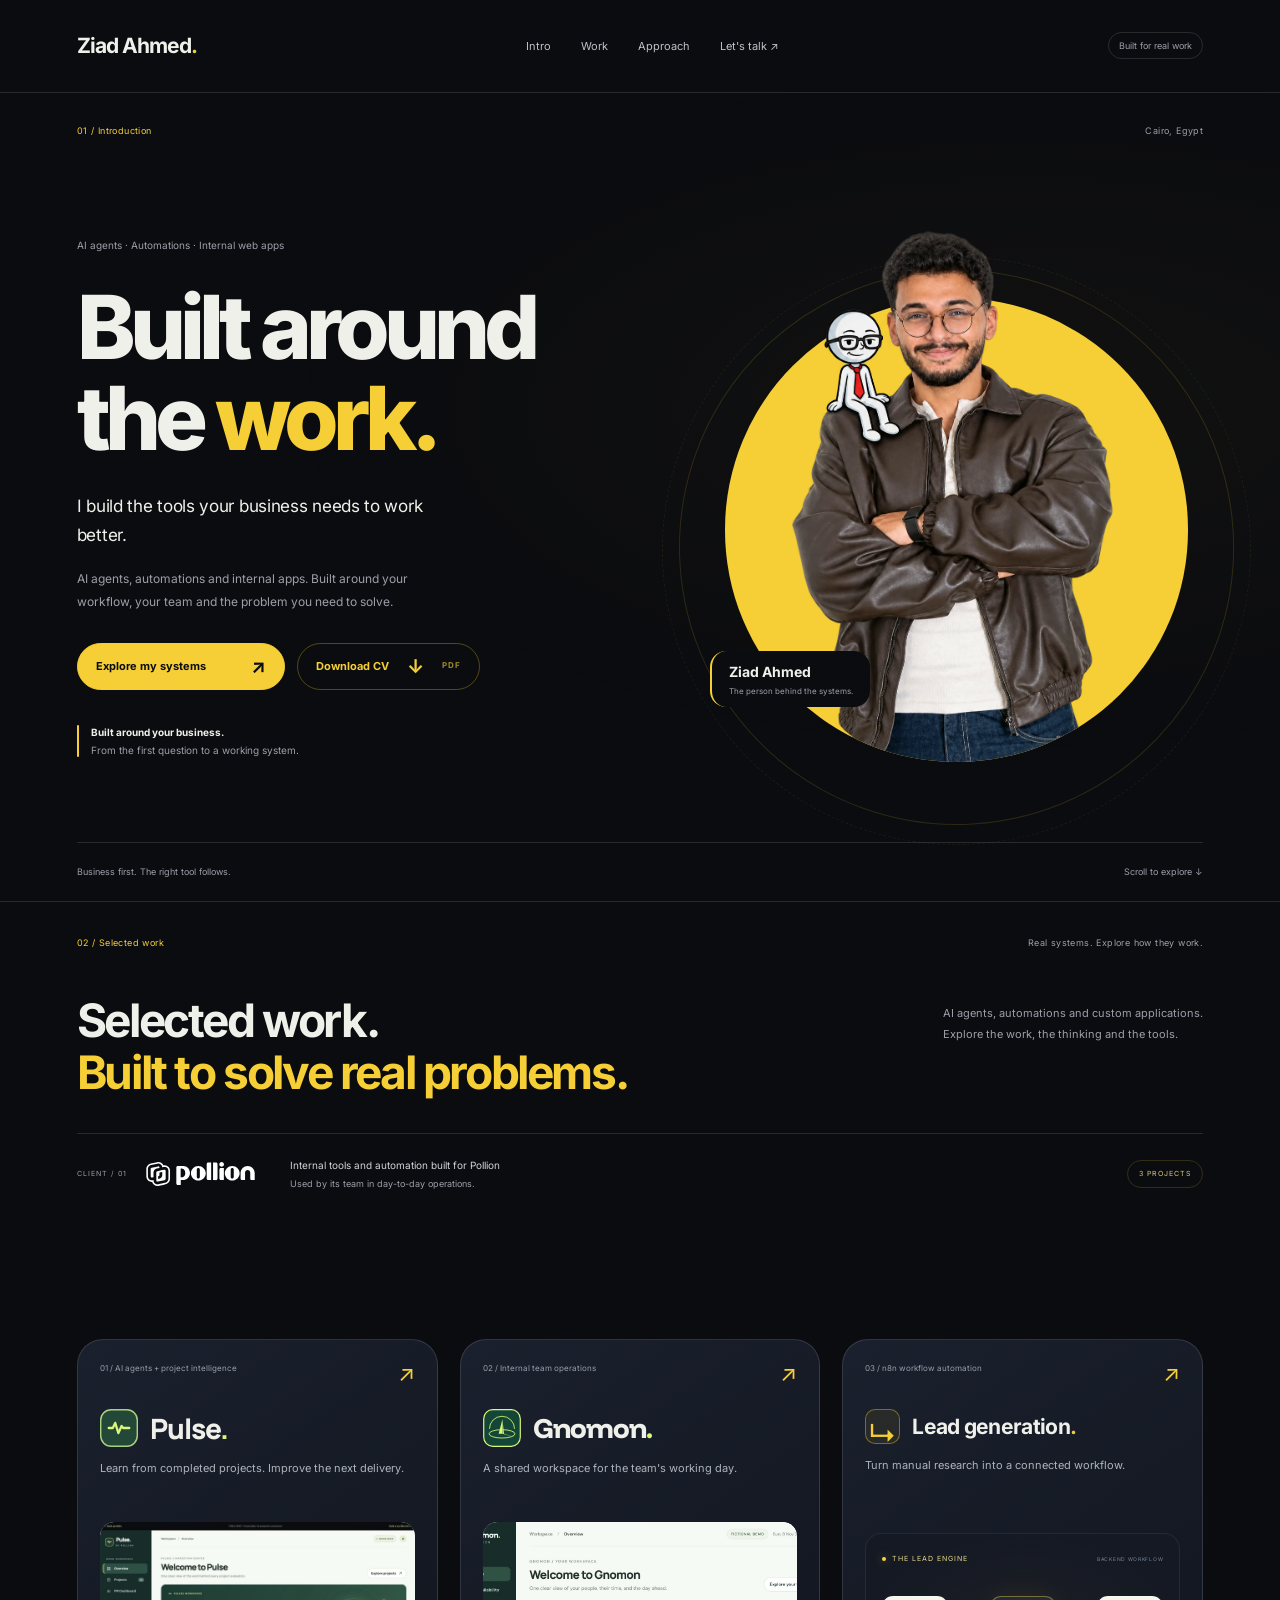
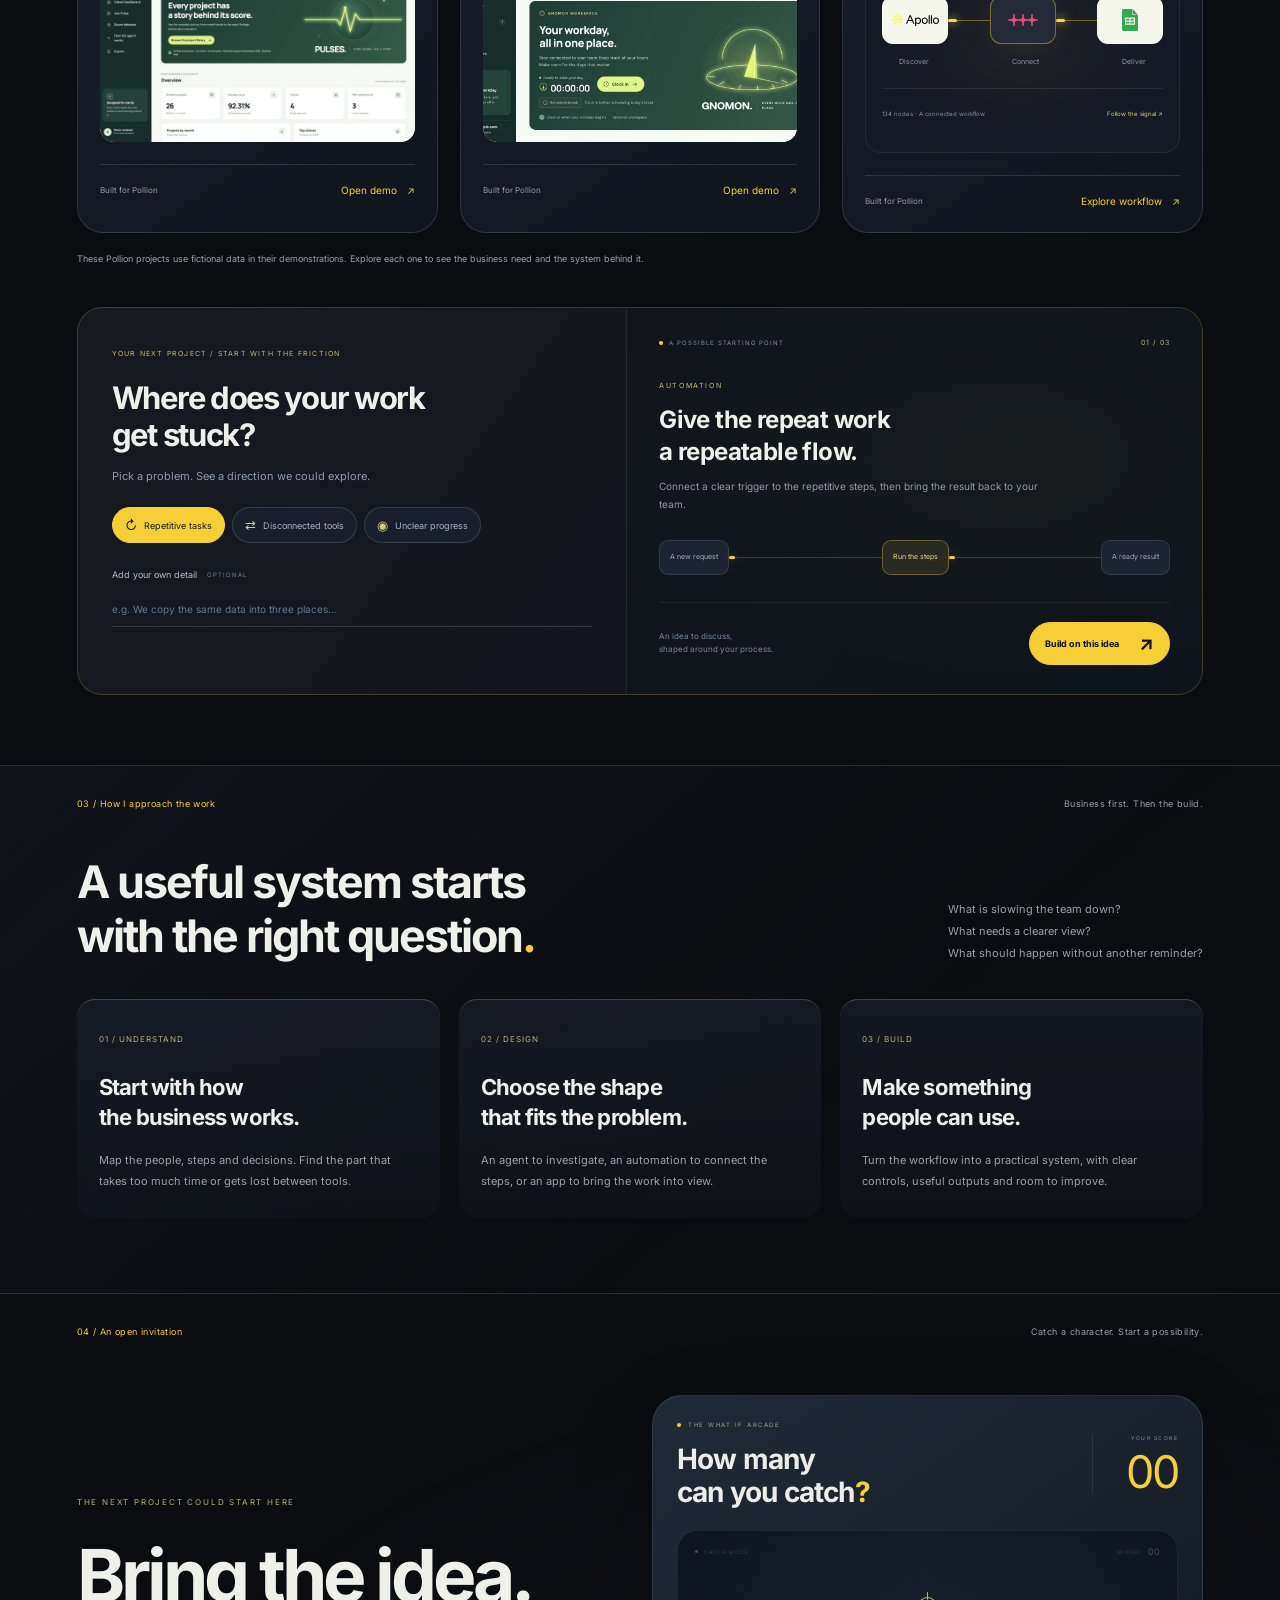
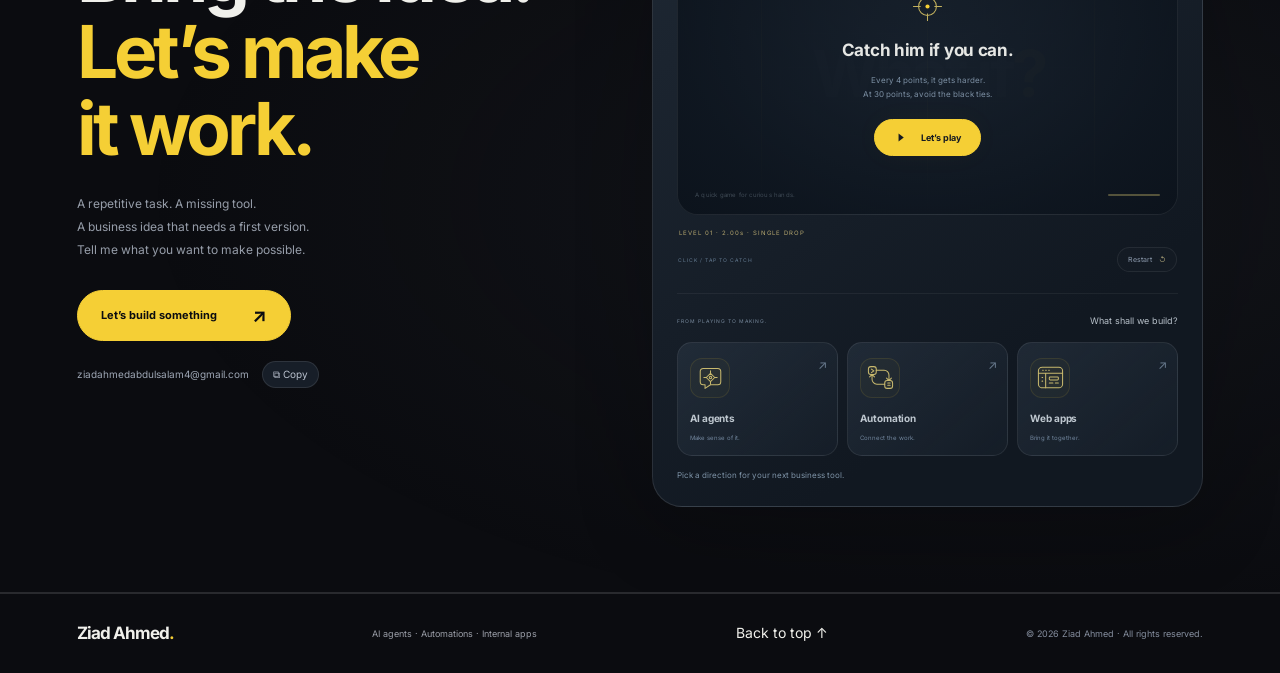
==== commit 0baa32b5: "Reduce portal initial loading work" ====
--- a/index.html
+++ b/index.html
@@ -1,14 +1,14 @@
 <!doctype html><html lang="en"><head><meta charset="utf-8"><meta name="viewport" content="width=device-width,initial-scale=1"><meta name="theme-color" content="#0b0c10"><title>Ziad Ahmed | Business systems</title><meta name="description" content="Ziad Ahmed builds AI agents, automations and custom web apps around real business needs. Explore selected client projects and start your next idea."><link rel="stylesheet" href="style.css"><link rel="icon" href="data:image/svg+xml,%3Csvg xmlns='http://www.w3.org/2000/svg' viewBox='0 0 60 60'%3E%3Crect width='60' height='60' fill='%230b0c10'/%3E%3Ctext x='10' y='43' font-family='Arial' font-size='37' font-weight='bold' fill='%23f5cf35'%3Ez.%3C/text%3E%3C/svg%3E"><style>.project-card .portal-thumbnail{display:block;width:100%;height:220px;object-fit:cover;object-position:top}</style><link rel="stylesheet" href="idea-game.css"></head><body class="portfolio-page"><div class="scroll-progress" aria-hidden="true"></div><div class="ambient-lines" aria-hidden="true"></div><a class="skip" href="#intro">Skip to content</a><header><a class="signature" href="#intro">Ziad Ahmed<span>.</span></a><nav aria-label="Main navigation"><a href="#intro">Intro</a><a href="#systems">Work</a><a href="#approach">Approach</a><a href="#contact">Let's talk ↗</a></nav><span class="draft">Built for real work</span></header><main>
-<section id="intro" class="slide intro"><div class="slide-label"><span>01 / Introduction</span><span>Cairo, Egypt</span></div><div class="hero-layout"><div class="hero-copy reveal"><span class="eyebrow">AI agents · Automations · Internal web apps</span><h1>Built around<br>the <span>work.</span></h1><p class="lead">I build the tools your business needs to work better.</p><p class="support">AI agents, automations and internal apps. Built around your workflow, your team and the problem you need to solve.</p><div class="hero-actions"><a class="button" href="#systems">Explore my systems <span>↗</span></a><a class="button cv-download" href="downloads/Ziad-Ahmed-CV.pdf" download="Ziad-Ahmed-CV.pdf">Download CV <span aria-hidden="true">↓</span><small>PDF</small></a></div><div class="pollion-proof"><span class="proof-line"></span><p><b>Built around your business.</b><br>From the first question to a working system.</p></div></div><div class="portrait-stage reveal" aria-label="Ziad Ahmed in front of a yellow circle"><div class="portrait-composition"><div class="portrait-circle" aria-hidden="true"></div><div class="portrait-cutout"><img class="portrait-photo" src="assets/ziad-portrait.png" alt="Ziad Ahmed with his illustrated character sitting on his shoulder" width="1199" height="1312" fetchpriority="high"></div><div class="portrait-head-layer" aria-hidden="true"><img class="portrait-photo" src="assets/ziad-portrait.png" alt="" width="1199" height="1312"></div></div><span class="portrait-name">Ziad Ahmed<br><small>The person behind the systems.</small></span></div></div><div class="slide-bottom"><span>Business first. The right tool follows.</span><span>Scroll to explore ↓</span></div></section>
-<section id="systems" class="slide systems"><div class="slide-label reveal"><span>02 / Selected work</span><span>Real systems. Explore how they work.</span></div><div class="section-title reveal"><h2>Selected work.<br><span>Built to solve real problems.</span></h2><p>AI agents, automations and custom applications.<br>Explore the work, the thinking and the tools.</p></div><div class="client-work-group"><div id="pollion" class="project-client-strip reveal"><div class="project-client-brand"><span>CLIENT / 01</span><img src="assets/pollion-logo.svg" alt="Pollion"></div><p>Internal tools and automation built for Pollion<br><span>Used by its team in day-to-day operations.</span></p><span class="client-project-count">3 PROJECTS</span></div><div class="project-gallery"><a class="project-card reveal" style="--delay:100ms" href="pulse/index.html" aria-label="Open Pulse interactive demo"><div class="card-meta"><span>01 / AI agents + project intelligence</span><span>↗</span></div><div class="card-brand"><img src="assets/pulse-mark.svg" alt="Pulse logo"><h3 class="pulse-name">Pulse<span>.</span></h3></div><p>Learn from completed projects. Improve the next delivery.</p><div class="mini-viewport"><div class="mini-window"><img class="portal-thumbnail" src="assets/pulse-portal-preview.png" alt="Pulse portal with its real navigation and fictional project data"></div><div class="preview-cover"><span>Explore the full portal ↗</span></div></div><div class="card-bottom"><span>Built for Pollion</span><b>Open demo <span>↗</span></b></div></a><div class="gnomon-peek-anchor" data-mascot-state="hidden"><div class="mascot-back-window" aria-hidden="true"><svg class="mascot-rise" viewBox="200 0 1120 450" fill="none"><defs><clipPath id="mascot-face-cut"><path d="M768 7C922 0 1026 125 1032 286Q1052 290 1050 320L1041 373Q1027 420 998 450H527Q492 420 480 372L467 378Q452 379 457 357L464 334Q468 320 481 314C460 157 596 7 768 7Z"/></clipPath><clipPath id="mascot-eye-cut"><path d="M611 356Q677 322 748 349L744 406Q678 422 615 407ZM855 353Q918 310 980 336L977 395Q918 407 859 392Z"/></clipPath></defs><g clip-path="url(#mascot-face-cut)"><image href="assets/character-peeking-reference.png" width="1536" height="1024"/><path d="M587 228H755V281H587ZM832 186H982V258H832Z" fill="#fcfdff"/><g class="mascot-brow mascot-brow-left"><path d="M601 267Q657 228 734 253" stroke="#080909" stroke-width="12" stroke-linecap="round"/></g><g class="mascot-brow mascot-brow-right"><path d="M846 241Q920 170 960 224" stroke="#080909" stroke-width="12" stroke-linecap="round"/></g><g clip-path="url(#mascot-eye-cut)"><path d="M605 319H752V422H605ZM850 307H985V411H850Z" fill="#fbfcfd"/><g class="mascot-pupils" fill="#050606"><ellipse cx="681" cy="361" rx="20" ry="26"/><ellipse cx="926" cy="350" rx="19" ry="26"/></g></g><path class="mascot-upper-lash" d="M612 355Q678 320 746 348M856 352Q919 309 979 335" stroke="#090a0a" stroke-width="10" stroke-linecap="round"/><g clip-path="url(#mascot-eye-cut)"><g class="mascot-focused-lids"><path d="M605 310H752V369Q680 350 605 374ZM850 300H985V358Q918 338 850 363Z" fill="#fbfcfd"/><path d="M612 373Q680 350 746 369M856 362Q918 338 979 358" stroke="#090a0a" stroke-width="9" stroke-linecap="round"/></g></g></g><image href="assets/mascot-hands-clean.png" width="1536" height="1024"/></svg></div><a class="project-card reveal" style="--delay:200ms" href="gnomon/index.html" aria-label="Open Gnomon interactive demo"><div class="card-meta"><span>02 / Internal team operations</span><span>↗</span></div><div class="card-brand"><img src="assets/gnomon-mark.svg" alt="Gnomon logo"><h3 class="gnomon-name">Gnomon<span>.</span></h3></div><p>A shared workspace for the team's working day.</p><div class="mini-viewport"><div class="mini-window"><img class="portal-thumbnail" src="assets/gnomon-portal-preview.png" alt="Gnomon portal showing its actual design and fictional attendance data"></div><div class="preview-cover"><span>Explore the full portal ↗</span></div></div><div class="card-bottom"><span>Built for Pollion</span><b>Open demo <span>↗</span></b></div></a><div class="mascot-hands-window" aria-hidden="true"><svg class="mascot-hands" viewBox="200 340 1120 200"><image href="assets/mascot-hands-clean.png" width="1536" height="1024"/></svg></div></div><a class="project-card reveal" style="--delay:300ms" href="lead-generation/index.html" aria-label="Explore the lead-generation backend workflow"><div class="card-meta"><span>03 / n8n workflow automation</span><span>↗</span></div><div class="card-brand"><span class="workflow-icon" aria-hidden="true">↳</span><h3 class="workflow-name">Lead generation<span>.</span></h3></div><p>Turn manual research into a connected workflow.</p><div class="mini-viewport"><div class="backend-mini"><div class="backend-mini-heading"><span class="backend-dot"></span> THE LEAD ENGINE <small>BACKEND WORKFLOW</small></div><div class="backend-mini-network"><span class="mini-tool"><img src="lead-generation/logos/apollo.svg" alt="Apollo"></span><i></i><span class="mini-tool mini-n8n"><img src="lead-generation/logos/n8n.svg" alt="n8n"></span><i></i><span class="mini-tool"><img src="lead-generation/logos/googlesheets.svg" alt="Google Sheets"></span></div><div class="mini-backend-labels"><span>Discover</span><span>Connect</span><span>Deliver</span></div><div class="mini-backend-foot"><span>134 nodes · A connected workflow</span><b>Follow the signal ↗</b></div></div><div class="preview-cover"><span>Follow the workflow ↗</span></div></div><div class="card-bottom"><span>Built for Pollion</span><b>Explore workflow <span>↗</span></b></div></a></div><p class="gallery-note reveal">These Pollion projects use fictional data in their demonstrations. Explore each one to see the business need and the system behind it.</p></div><section id="project-brief" class="brief-builder reveal" aria-labelledby="brief-heading"><div class="brief-builder-input"><span class="brief-kicker">YOUR NEXT PROJECT / START WITH THE FRICTION</span><h3 id="brief-heading">Where does your work<br>get stuck?</h3><p>Pick a problem. See a direction we could explore.</p><div class="brief-problems" aria-label="Choose a business problem"><button type="button" data-problem="manual" aria-pressed="true"><span>↻</span> Repetitive tasks</button><button type="button" data-problem="scattered" aria-pressed="false"><span>⇄</span> Disconnected tools</button><button type="button" data-problem="visibility" aria-pressed="false"><span>◉</span> Unclear progress</button></div><label class="brief-detail-label" for="brief-detail">Add your own detail <span>OPTIONAL</span></label><input id="brief-detail" class="brief-detail" type="text" maxlength="240" placeholder="e.g. We copy the same data into three places…" autocomplete="off"></div><div class="brief-builder-output"><div class="brief-output-top"><span><i></i> A POSSIBLE STARTING POINT</span><span id="brief-count">01 / 03</span></div><div id="brief-result" class="brief-result" aria-live="polite" aria-atomic="true"><span class="brief-direction" id="brief-direction">AUTOMATION</span><h4 id="brief-title">Give the repeat work<br>a repeatable flow.</h4><p id="brief-description">Connect a clear trigger to the repetitive steps, then bring the result back to your team.</p></div><div class="brief-flow" aria-hidden="true"><span id="brief-from">A new request</span><i></i><span class="brief-flow-core" id="brief-middle">Run the steps</span><i></i><span id="brief-to">A ready result</span></div><div class="brief-output-bottom"><span>An idea to discuss,<br>shaped around your process.</span><a id="brief-enquiry" class="button" href="mailto:ziadahmedabdulsalam4@gmail.com?subject=An%20automation%20idea">Build on this idea <span>↗</span></a></div></div></section></section>
+<section id="intro" class="slide intro"><div class="slide-label"><span>01 / Introduction</span><span>Cairo, Egypt</span></div><div class="hero-layout"><div class="hero-copy reveal"><span class="eyebrow">AI agents · Automations · Internal web apps</span><h1>Built around<br>the <span>work.</span></h1><p class="lead">I build the tools your business needs to work better.</p><p class="support">AI agents, automations and internal apps. Built around your workflow, your team and the problem you need to solve.</p><div class="hero-actions"><a class="button" href="#systems">Explore my systems <span>↗</span></a><a class="button cv-download" href="downloads/Ziad-Ahmed-CV.pdf" download="Ziad-Ahmed-CV.pdf">Download CV <span aria-hidden="true">↓</span><small>PDF</small></a></div><div class="pollion-proof"><span class="proof-line"></span><p><b>Built around your business.</b><br>From the first question to a working system.</p></div></div><div class="portrait-stage reveal" aria-label="Ziad Ahmed in front of a yellow circle"><div class="portrait-composition"><div class="portrait-circle" aria-hidden="true"></div><div class="portrait-cutout"><img class="portrait-photo" src="assets/ziad-portrait.webp" alt="Ziad Ahmed with his illustrated character sitting on his shoulder" width="1199" height="1312" fetchpriority="high" decoding="async"></div><div class="portrait-head-layer" aria-hidden="true"><img class="portrait-photo" src="assets/ziad-portrait.webp" alt="" width="1199" height="1312"></div></div><span class="portrait-name">Ziad Ahmed<br><small>The person behind the systems.</small></span></div></div><div class="slide-bottom"><span>Business first. The right tool follows.</span><span>Scroll to explore ↓</span></div></section>
+<section id="systems" class="slide systems"><div class="slide-label reveal"><span>02 / Selected work</span><span>Real systems. Explore how they work.</span></div><div class="section-title reveal"><h2>Selected work.<br><span>Built to solve real problems.</span></h2><p>AI agents, automations and custom applications.<br>Explore the work, the thinking and the tools.</p></div><div class="client-work-group"><div id="pollion" class="project-client-strip reveal"><div class="project-client-brand"><span>CLIENT / 01</span><img src="assets/pollion-logo.svg" alt="Pollion"></div><p>Internal tools and automation built for Pollion<br><span>Used by its team in day-to-day operations.</span></p><span class="client-project-count">3 PROJECTS</span></div><div class="project-gallery"><a class="project-card reveal" style="--delay:100ms" href="pulse/index.html" aria-label="Open Pulse interactive demo"><div class="card-meta"><span>01 / AI agents + project intelligence</span><span>↗</span></div><div class="card-brand"><img src="assets/pulse-mark.svg" alt="Pulse logo"><h3 class="pulse-name">Pulse<span>.</span></h3></div><p>Learn from completed projects. Improve the next delivery.</p><div class="mini-viewport"><div class="mini-window"><img class="portal-thumbnail" src="assets/pulse-portal-preview.webp" loading="lazy" decoding="async" alt="Pulse portal with its real navigation and fictional project data"></div><div class="preview-cover"><span>Explore the full portal ↗</span></div></div><div class="card-bottom"><span>Built for Pollion</span><b>Open demo <span>↗</span></b></div></a><div class="gnomon-peek-anchor" data-mascot-state="hidden"><div class="mascot-back-window" aria-hidden="true"><svg class="mascot-rise" viewBox="200 0 1120 450" fill="none"><defs><clipPath id="mascot-face-cut"><path d="M768 7C922 0 1026 125 1032 286Q1052 290 1050 320L1041 373Q1027 420 998 450H527Q492 420 480 372L467 378Q452 379 457 357L464 334Q468 320 481 314C460 157 596 7 768 7Z"/></clipPath><clipPath id="mascot-eye-cut"><path d="M611 356Q677 322 748 349L744 406Q678 422 615 407ZM855 353Q918 310 980 336L977 395Q918 407 859 392Z"/></clipPath></defs><g clip-path="url(#mascot-face-cut)"><image href="assets/character-peeking-reference.webp" width="1536" height="1024"/><path d="M587 228H755V281H587ZM832 186H982V258H832Z" fill="#fcfdff"/><g class="mascot-brow mascot-brow-left"><path d="M601 267Q657 228 734 253" stroke="#080909" stroke-width="12" stroke-linecap="round"/></g><g class="mascot-brow mascot-brow-right"><path d="M846 241Q920 170 960 224" stroke="#080909" stroke-width="12" stroke-linecap="round"/></g><g clip-path="url(#mascot-eye-cut)"><path d="M605 319H752V422H605ZM850 307H985V411H850Z" fill="#fbfcfd"/><g class="mascot-pupils" fill="#050606"><ellipse cx="681" cy="361" rx="20" ry="26"/><ellipse cx="926" cy="350" rx="19" ry="26"/></g></g><path class="mascot-upper-lash" d="M612 355Q678 320 746 348M856 352Q919 309 979 335" stroke="#090a0a" stroke-width="10" stroke-linecap="round"/><g clip-path="url(#mascot-eye-cut)"><g class="mascot-focused-lids"><path d="M605 310H752V369Q680 350 605 374ZM850 300H985V358Q918 338 850 363Z" fill="#fbfcfd"/><path d="M612 373Q680 350 746 369M856 362Q918 338 979 358" stroke="#090a0a" stroke-width="9" stroke-linecap="round"/></g></g></g><image href="assets/mascot-hands-clean.webp" width="1536" height="1024"/></svg></div><a class="project-card reveal" style="--delay:200ms" href="gnomon/index.html" aria-label="Open Gnomon interactive demo"><div class="card-meta"><span>02 / Internal team operations</span><span>↗</span></div><div class="card-brand"><img src="assets/gnomon-mark.svg" alt="Gnomon logo"><h3 class="gnomon-name">Gnomon<span>.</span></h3></div><p>A shared workspace for the team's working day.</p><div class="mini-viewport"><div class="mini-window"><img class="portal-thumbnail" src="assets/gnomon-portal-preview.webp" loading="lazy" decoding="async" alt="Gnomon portal showing its actual design and fictional attendance data"></div><div class="preview-cover"><span>Explore the full portal ↗</span></div></div><div class="card-bottom"><span>Built for Pollion</span><b>Open demo <span>↗</span></b></div></a><div class="mascot-hands-window" aria-hidden="true"><svg class="mascot-hands" viewBox="200 340 1120 200"><image href="assets/mascot-hands-clean.webp" width="1536" height="1024"/></svg></div></div><a class="project-card reveal" style="--delay:300ms" href="lead-generation/index.html" aria-label="Explore the lead-generation backend workflow"><div class="card-meta"><span>03 / n8n workflow automation</span><span>↗</span></div><div class="card-brand"><span class="workflow-icon" aria-hidden="true">↳</span><h3 class="workflow-name">Lead generation<span>.</span></h3></div><p>Turn manual research into a connected workflow.</p><div class="mini-viewport"><div class="backend-mini"><div class="backend-mini-heading"><span class="backend-dot"></span> THE LEAD ENGINE <small>BACKEND WORKFLOW</small></div><div class="backend-mini-network"><span class="mini-tool"><img src="lead-generation/logos/apollo.svg" alt="Apollo"></span><i></i><span class="mini-tool mini-n8n"><img src="lead-generation/logos/n8n.svg" alt="n8n"></span><i></i><span class="mini-tool"><img src="lead-generation/logos/googlesheets.svg" alt="Google Sheets"></span></div><div class="mini-backend-labels"><span>Discover</span><span>Connect</span><span>Deliver</span></div><div class="mini-backend-foot"><span>134 nodes · A connected workflow</span><b>Follow the signal ↗</b></div></div><div class="preview-cover"><span>Follow the workflow ↗</span></div></div><div class="card-bottom"><span>Built for Pollion</span><b>Explore workflow <span>↗</span></b></div></a></div><p class="gallery-note reveal">These Pollion projects use fictional data in their demonstrations. Explore each one to see the business need and the system behind it.</p></div><section id="project-brief" class="brief-builder reveal" aria-labelledby="brief-heading"><div class="brief-builder-input"><span class="brief-kicker">YOUR NEXT PROJECT / START WITH THE FRICTION</span><h3 id="brief-heading">Where does your work<br>get stuck?</h3><p>Pick a problem. See a direction we could explore.</p><div class="brief-problems" aria-label="Choose a business problem"><button type="button" data-problem="manual" aria-pressed="true"><span>↻</span> Repetitive tasks</button><button type="button" data-problem="scattered" aria-pressed="false"><span>⇄</span> Disconnected tools</button><button type="button" data-problem="visibility" aria-pressed="false"><span>◉</span> Unclear progress</button></div><label class="brief-detail-label" for="brief-detail">Add your own detail <span>OPTIONAL</span></label><input id="brief-detail" class="brief-detail" type="text" maxlength="240" placeholder="e.g. We copy the same data into three places…" autocomplete="off"></div><div class="brief-builder-output"><div class="brief-output-top"><span><i></i> A POSSIBLE STARTING POINT</span><span id="brief-count">01 / 03</span></div><div id="brief-result" class="brief-result" aria-live="polite" aria-atomic="true"><span class="brief-direction" id="brief-direction">AUTOMATION</span><h4 id="brief-title">Give the repeat work<br>a repeatable flow.</h4><p id="brief-description">Connect a clear trigger to the repetitive steps, then bring the result back to your team.</p></div><div class="brief-flow" aria-hidden="true"><span id="brief-from">A new request</span><i></i><span class="brief-flow-core" id="brief-middle">Run the steps</span><i></i><span id="brief-to">A ready result</span></div><div class="brief-output-bottom"><span>An idea to discuss,<br>shaped around your process.</span><a id="brief-enquiry" class="button" href="mailto:ziadahmedabdulsalam4@gmail.com?subject=An%20automation%20idea">Build on this idea <span>↗</span></a></div></div></section></section>
 <section id="approach" class="slide approach-section"><div class="slide-label reveal"><span>03 / How I approach the work</span><span>Business first. Then the build.</span></div><div class="approach-intro reveal"><h2>A useful system starts<br>with the right question<span>.</span></h2><p>What is slowing the team down?<br>What needs a clearer view?<br>What should happen without another reminder?</p></div><div class="approach-cards"><article class="reveal"><span>01 / UNDERSTAND</span><h3>Start with how<br>the business works.</h3><p>Map the people, steps and decisions. Find the part that takes too much time or gets lost between tools.</p></article><article class="reveal" style="--delay:100ms"><span>02 / DESIGN</span><h3>Choose the shape<br>that fits the problem.</h3><p>An agent to investigate, an automation to connect the steps, or an app to bring the work into view.</p></article><article class="reveal" style="--delay:200ms"><span>03 / BUILD</span><h3>Make something<br>people can use.</h3><p>Turn the workflow into a practical system, with clear controls, useful outputs and room to improve.</p></article></div></section>
 <section id="contact" class="slide contact-section contact-lab"><div class="slide-label reveal"><span>04 / An open invitation</span><span>Catch a character. Start a possibility.</span></div><div class="contact-lab-layout"><div class="contact-lab-copy reveal"><span class="contact-kicker">THE NEXT PROJECT COULD START HERE</span><h2>Bring the idea.<br><span>Let’s make<br>it work.</span></h2><p>A repetitive task. A missing tool.<br>A business idea that needs a first version.<br>Tell me what you want to make possible.</p><a id="project-enquiry" class="button contact-primary" href="mailto:ziadahmedabdulsalam4@gmail.com?subject=Let%27s%20build%20something&amp;body=Hi%20Ziad%2C%0A%0AI%20have%20a%20project%20in%20mind%3A%0A">Let’s build something <span>↗</span></a><div class="contact-email-row"><a class="email-link" href="mailto:ziadahmedabdulsalam4@gmail.com">ziadahmedabdulsalam4@gmail.com</a><button type="button" id="copy-contact" aria-label="Copy email address">⧉ <span>Copy</span></button></div><span id="contact-feedback" role="status" aria-live="polite"></span></div><div class="idea-game reveal" id="idea-field" aria-label="What if character-catching arcade" data-game-state="ready">
  <div class="arcade-heading"><div><span class="arcade-eyebrow"><i></i> THE WHAT IF ARCADE</span><h3>How many<br>can you catch<span>?</span></h3></div><div class="arcade-score"><small>YOUR SCORE</small><output id="game-score" aria-live="polite">00</output></div></div>
  <div class="game-arena" id="game-arena" aria-label="Click or tap the falling character before he leaves the screen">
   <div class="arena-grid" aria-hidden="true"></div><div class="arena-watermark" aria-hidden="true">What if<span>?</span></div><div class="arena-rails" aria-hidden="true"><i></i><i></i><i></i></div>
   <div class="arena-topline"><span><i></i> CATCH MODE</span><span>MISSED <b id="game-missed">00</b></span></div>
-  <button type="button" class="game-character-target" data-slot="0" aria-label="Catch the red-tie character for one point" hidden><svg viewBox="200 140 1000 940" aria-hidden="true"><defs><clipPath id="tie-mask-0"><path d="M714 194H835V338L779 453 746 563 706 602 706 623 682 650H633L586 613V577L650 559 694 502 725 405 738 346 717 299Z"/></clipPath><filter id="tie-black-0" color-interpolation-filters="sRGB"><feColorMatrix type="matrix" values="0 1 0 0 0  0 1 0 0 0  0 0 1 0 0  0 0 0 1 0"/></filter></defs><image href="assets/character-falling.png" width="1470" height="1070"/><g class="decoy-tie" clip-path="url(#tie-mask-0)"><image href="assets/character-falling.png" width="1470" height="1070" filter="url(#tie-black-0)"/></g></svg><span class="character-catch-burst" aria-hidden="true"></span></button>
-  <button type="button" class="game-character-target" data-slot="1" aria-label="Catch the red-tie character for one point" hidden><svg viewBox="200 140 1000 940" aria-hidden="true"><defs><clipPath id="tie-mask-1"><path d="M714 194H835V338L779 453 746 563 706 602 706 623 682 650H633L586 613V577L650 559 694 502 725 405 738 346 717 299Z"/></clipPath><filter id="tie-black-1" color-interpolation-filters="sRGB"><feColorMatrix type="matrix" values="0 1 0 0 0  0 1 0 0 0  0 0 1 0 0  0 0 0 1 0"/></filter></defs><image href="assets/character-falling.png" width="1470" height="1070"/><g class="decoy-tie" clip-path="url(#tie-mask-1)"><image href="assets/character-falling.png" width="1470" height="1070" filter="url(#tie-black-1)"/></g></svg><span class="character-catch-burst" aria-hidden="true"></span></button>
+  <button type="button" class="game-character-target" data-slot="0" aria-label="Catch the red-tie character for one point" hidden><svg viewBox="200 140 1000 940" aria-hidden="true"><defs><clipPath id="tie-mask-0"><path d="M714 194H835V338L779 453 746 563 706 602 706 623 682 650H633L586 613V577L650 559 694 502 725 405 738 346 717 299Z"/></clipPath><filter id="tie-black-0" color-interpolation-filters="sRGB"><feColorMatrix type="matrix" values="0 1 0 0 0  0 1 0 0 0  0 0 1 0 0  0 0 0 1 0"/></filter></defs><image href="assets/character-falling.webp" width="1470" height="1070"/><g class="decoy-tie" clip-path="url(#tie-mask-0)"><image href="assets/character-falling.webp" width="1470" height="1070" filter="url(#tie-black-0)"/></g></svg><span class="character-catch-burst" aria-hidden="true"></span></button>
+  <button type="button" class="game-character-target" data-slot="1" aria-label="Catch the red-tie character for one point" hidden><svg viewBox="200 140 1000 940" aria-hidden="true"><defs><clipPath id="tie-mask-1"><path d="M714 194H835V338L779 453 746 563 706 602 706 623 682 650H633L586 613V577L650 559 694 502 725 405 738 346 717 299Z"/></clipPath><filter id="tie-black-1" color-interpolation-filters="sRGB"><feColorMatrix type="matrix" values="0 1 0 0 0  0 1 0 0 0  0 0 1 0 0  0 0 0 1 0"/></filter></defs><image href="assets/character-falling.webp" width="1470" height="1070"/><g class="decoy-tie" clip-path="url(#tie-mask-1)"><image href="assets/character-falling.webp" width="1470" height="1070" filter="url(#tie-black-1)"/></g></svg><span class="character-catch-burst" aria-hidden="true"></span></button>
   <div class="arena-crosshair" aria-hidden="true"><i></i><i></i><span></span></div><span class="game-point-pop" aria-hidden="true">+1</span>
   <div class="arena-overlay" id="game-overlay"><span class="overlay-mark" aria-hidden="true"><svg viewBox="0 0 48 48"><circle cx="24" cy="24" r="13"/><path d="M24 3v11m0 20v11M3 24h11m20 0h11"/><circle cx="24" cy="24" r="3"/></svg></span><strong id="game-overlay-title">Catch him if you can.</strong><p id="game-overlay-copy">Every 4 points, it gets harder.<br>At 30 points, avoid the black ties.</p><button type="button" id="game-start"><svg viewBox="0 0 20 20" aria-hidden="true"><path d="m7 4 8 6-8 6Z"/></svg><span>Let’s play</span></button></div>
   <div class="arena-bottom"><span id="game-hint" role="status">A quick game for curious hands.</span><div class="flight-track" aria-hidden="true"><i></i></div></div>
--- a/style.css
+++ b/style.css
@@ -1,4 +1,4 @@
-@font-face{font-family:Inter;src:url('assets/fonts/inter-400.ttf');font-weight:400;font-display:swap}@font-face{font-family:Inter;src:url('assets/fonts/inter-700.ttf');font-weight:600 700;font-display:swap}@font-face{font-family:Inter;src:url('assets/fonts/inter-800.ttf');font-weight:800 900;font-display:swap}@font-face{font-family:'DM Sans';src:url('assets/fonts/dm-regular.ttf');font-weight:400 500;font-display:swap}@font-face{font-family:Manrope;src:url('assets/fonts/manrope-extrabold.ttf');font-weight:700 800;font-display:swap}@font-face{font-family:'Gnomon Display';src:url('assets/fonts/gnomon-display.ttf');font-weight:800;font-display:swap}
+@font-face{font-family:Inter;src:url('assets/fonts/inter-400.woff');font-weight:400;font-display:swap}@font-face{font-family:Inter;src:url('assets/fonts/inter-700.woff');font-weight:600 700;font-display:swap}@font-face{font-family:Inter;src:url('assets/fonts/inter-800.woff');font-weight:800 900;font-display:swap}@font-face{font-family:'DM Sans';src:url('assets/fonts/dm-regular.ttf');font-weight:400 500;font-display:swap}@font-face{font-family:Manrope;src:url('assets/fonts/manrope-extrabold.ttf');font-weight:700 800;font-display:swap}@font-face{font-family:'Gnomon Display';src:url('assets/fonts/gnomon-display.ttf');font-weight:800;font-display:swap}
 :root{--black:#0b0c10;--navy:#151c29;--panel:#11151d;--yellow:#f5cf35;--white:#f0f0eb;--muted:#9b9fa8;--line:#ffffff20}*{box-sizing:border-box}html{scroll-behavior:smooth;scroll-padding-top:24px}body{background:var(--black);color:var(--white);margin:0;font:400 14px/1.7 Inter,Arial,sans-serif;-webkit-font-smoothing:antialiased}a{color:inherit;text-decoration:none}button{font:inherit;cursor:pointer}a:focus-visible,button:focus-visible{outline:2px solid var(--yellow);outline-offset:5px}[hidden]{display:none!important}.skip{position:fixed;top:-100px;background:var(--yellow);color:var(--black);padding:10px;z-index:99}.skip:focus{top:10px}header,main,footer{max-width:1440px;margin:auto}header{padding:28px 6%;display:flex;align-items:center;justify-content:space-between;gap:25px;border-bottom:1px solid var(--line)}.signature{font-weight:700;font-size:21px;letter-spacing:-1px;white-space:nowrap}.signature>span{color:var(--yellow)}nav{display:flex;gap:30px;font-size:11px;color:#bfc1c8}nav a:hover{color:var(--yellow)}.draft{font-size:9px;color:var(--muted);padding:5px 10px;border:1px solid var(--line);border-radius:20px}.slide{padding:30px 6% 0;border-bottom:1px solid var(--line)}.slide-label{display:flex;justify-content:space-between;gap:20px;font-size:9px;color:var(--muted);letter-spacing:.4px}.slide-label>span:first-child{color:var(--yellow)}.intro{min-height:calc(100svh - 91px);display:flex;flex-direction:column}.hero-layout{display:grid;grid-template-columns:1.1fr 1fr;gap:8%;align-items:center;padding:70px 0 60px;flex:1}.eyebrow{font-size:10px;color:var(--muted)}h1{font-size:clamp(64px,6.9vw,102px);line-height:1.03;letter-spacing:-6px;font-weight:800;margin:27px 0 28px}h1>span{color:var(--yellow)}.lead{font-size:17px;line-height:1.7;max-width:400px;margin:0 0 18px;letter-spacing:-.3px}.support{font-size:12px;line-height:1.9;color:var(--muted);max-width:355px;margin-bottom:29px}.button{display:inline-flex;align-items:center;gap:45px;background:var(--yellow);padding:13px 18px;border:1px solid var(--yellow);color:var(--black);font-size:11px;font-weight:700}.button>span{font-size:19px;line-height:1}.button:hover{background:#ffdc4a}.pollion-proof{display:flex;gap:12px;align-items:center;margin-top:33px}.proof-line{height:32px;width:2px;background:var(--yellow)}.pollion-proof p{font-size:10px;color:var(--muted);margin:0;line-height:1.8}.pollion-proof b{font-weight:700;color:var(--white)}.portrait-stage{height:470px;position:relative;display:flex;align-items:center;justify-content:center;min-width:0}.portrait-circle{position:absolute;width:94%;aspect-ratio:1;background:var(--yellow);border-radius:50%;top:38px}.portrait-outline{position:absolute;width:72%;height:88%;bottom:0;border:1px dashed #eeeeeaa1;background:#151c29e8;display:flex;align-items:center;justify-content:center}.portrait-label{text-align:center;color:var(--white)}.portrait-label>span{font-size:9px;color:var(--yellow)}.portrait-label>b{display:block;font-size:22px;letter-spacing:-.7px;margin:17px 0 8px}.portrait-label>p{font-size:10px;line-height:1.8;color:var(--muted)}.crop-corner{position:absolute;width:15px;height:15px;border-color:var(--yellow);border-style:solid}.tl{top:-1px;left:-1px;border-width:2px 0 0 2px}.tr{right:-1px;top:-1px;border-width:2px 2px 0 0}.bl{bottom:-1px;left:-1px;border-width:0 0 2px 2px}.br{bottom:-1px;right:-1px;border-width:0 2px 2px 0}.portrait-name{position:absolute;bottom:23px;left:0;background:var(--black);padding:10px 17px;border-left:2px solid var(--yellow);font-size:14px;font-weight:700;line-height:1.5}.portrait-name>small{display:block;font-size:8px;font-weight:400;color:var(--muted);margin-top:3px}.portrait-tag{position:absolute;top:9px;right:0;font-size:8px;color:var(--muted)}.slide-bottom{border-top:1px solid var(--line);padding:21px 0;display:flex;justify-content:space-between;font-size:9px;color:var(--muted)}.systems{padding-top:33px;padding-bottom:70px;background:var(--black)}.section-title{display:flex;justify-content:space-between;gap:30px;align-items:end;margin:45px 0 35px}h2{font-size:clamp(32px,3.7vw,54px);line-height:1.12;letter-spacing:-2.4px;margin:0;font-weight:700}h2>span{color:var(--yellow)}.section-title>p{font-size:11px;color:var(--muted);line-height:1.9;margin:0}.systems-layout{display:grid;grid-template-columns:1fr 1fr;gap:35px;align-items:start}.tool-list{display:flex;flex-direction:column;gap:14px}.tool-block{text-align:left;background:var(--panel);color:var(--white);border:1px solid var(--line);border-radius:5px;padding:18px;transition:border-color .2s,background .2s}.tool-block:hover{border-color:#f5cf3577}.tool-block.selected{border-color:var(--yellow);background:var(--navy)}.tool-top{display:flex;gap:12px;align-items:center}.tool-top>.number{font-size:8px;color:var(--muted);margin-right:4px}.tool-top>img{width:35px;height:35px}.tool-title{font-size:24px;letter-spacing:-1px;line-height:1.1}.tool-title>small{font:400 8px Inter,sans-serif;display:block;color:var(--muted);letter-spacing:0;margin-top:8px}.pulse-name{font-family:Manrope,sans-serif;font-weight:800;letter-spacing:-1px}.gnomon-name{font-family:'Gnomon Display',sans-serif;font-weight:800;letter-spacing:-1px}.pulse-name>span,.gnomon-name>span{color:#daf779}.open-arrow{margin-left:auto;color:var(--yellow);font-size:23px}.workflow-icon{width:35px;height:35px;display:inline-grid;place-items:center;background:#f5cf3512;border:1px solid #f5cf3566;border-radius:5px;color:var(--yellow);font-size:29px}.workflow-name{font-weight:700;font-size:19px;letter-spacing:-.7px}.mini-window{margin:17px 0 0 28px;border:1px solid #ffffff20;border-radius:5px;overflow:hidden;font-family:'DM Sans',Arial,sans-serif;background:#f7f9f5;color:#143c34;pointer-events:none}.mini-top{display:flex;justify-content:space-between;gap:10px;padding:8px 12px;font-size:7px;border-bottom:1px solid #143c341b}.mini-top>i{font-style:normal;font-size:6px;color:#77897a}.mini-content{padding:13px;display:flex;gap:20px;align-items:center;min-height:66px}.mini-stat{display:flex;flex-direction:column;gap:4px;min-width:0}.mini-stat>span{font-size:7px}.mini-stat>b{font:800 17px Manrope,sans-serif;letter-spacing:-.6px}.mini-chart{height:42px;display:flex;align-items:end;gap:7px;flex:1;margin-left:10px}.mini-chart>i{flex:1;background:#a7c78d;border-radius:2px 2px 0 0}.mini-chart>i:last-child{background:#287762}.gnomon-mini .mini-content{position:relative;background:#143c34;color:#eff5df;overflow:hidden}.gnomon-mini .mini-content>img{width:85px;height:65px;margin-left:auto}.mini-clock{background:#daf779;color:#143c34;border-radius:3px;padding:5px 8px;font-size:7px;white-space:nowrap;margin-left:auto}.gnomon-mini .mini-stat>span{font-size:6px;max-width:130px}.mini-flow{padding:22px 14px;display:flex;align-items:center;justify-content:space-between;gap:5px;color:#202c26}.mini-flow>span{font-size:7px;padding:5px 8px;border:1px solid #ccd6c5;border-radius:3px}.mini-flow>i{font-style:normal;font-size:11px;color:#829573}.mini-disclaimer{font-size:8px;color:var(--muted);margin:0;max-width:380px}.tool-stage{position:sticky;top:24px;background:var(--navy);border:1px solid var(--line);padding:25px;border-radius:5px}.stage-top{display:flex;justify-content:space-between;font-size:8px;color:var(--muted);border-bottom:1px solid var(--line);padding-bottom:17px}.stage-top>span:first-child{color:var(--yellow)}.stage-identity{display:flex;align-items:center;gap:13px;margin:27px 0 17px}.stage-identity>img{width:43px;height:43px}.stage-identity>span:not(.workflow-icon){font-size:34px;line-height:1.1}.stage-identity>.workflow-name{font-size:27px!important}.stage-identity>.workflow-icon{order:-1}.tool-stage>p{font-size:11px;color:#aeb3bd;line-height:1.9;max-width:350px;min-height:62px}.robot-space{height:330px;border:1px dashed #ffffff35;margin-top:24px;position:relative;overflow:hidden;background:#0b0c102e}.robot-guides{position:absolute;inset:0;pointer-events:none}.robot-guides>span:first-child{position:absolute;left:50%;top:0;bottom:0;border-left:1px solid #ffffff08}.robot-guides>span:last-child{position:absolute;top:50%;left:0;right:0;border-top:1px solid #ffffff08}.art-label{position:absolute;top:14px;left:15px;font-size:8px;color:var(--muted)}.robot-placeholder{height:100%;display:flex;flex-direction:column;align-items:center;justify-content:center}.robot-placeholder>svg{width:115px;height:145px;stroke:#68717e;stroke-width:1.4}.robot-placeholder>b{font-size:12px;font-weight:400;margin-top:8px}.robot-placeholder>span{font-size:8px;color:var(--muted);margin-top:6px}.art-caption{position:absolute;bottom:12px;right:15px;color:#777e8a;font-size:7px}.stage-footer{display:flex;justify-content:space-between;gap:15px;font-size:8px;padding-top:20px;color:var(--muted)}.stage-footer b{font-size:8px;color:#dddeda;font-weight:400}.stage-footer>a{color:var(--yellow);display:flex;gap:16px;align-items:center}.stories{padding-top:33px;padding-bottom:65px}.stories h2{margin:45px 0 37px;font-size:42px}.story-grid{display:grid;grid-template-columns:repeat(3,1fr);gap:25px}.story-grid>div{border:1px dashed var(--line);padding:25px;background:#11151d66}.story-grid>div>span{font-size:8px;color:var(--yellow)}h3{font-size:17px;line-height:1.4;letter-spacing:-.5px;margin:25px 0 14px}.story-grid p{font-size:11px;line-height:1.9;color:var(--muted)}.about{padding-top:33px;padding-bottom:65px}.about-frame{display:flex;justify-content:space-between;gap:50px;align-items:end;margin-top:45px}.about-frame>p{max-width:310px;color:var(--muted);font-size:12px;line-height:1.9}footer{padding:25px 6%;display:flex;align-items:center;justify-content:space-between;gap:20px}footer .signature{font-size:17px}footer>span,footer>a:last-child{font-size:9px;color:var(--muted)}@media(max-width:1000px){.hero-layout{gap:5%;padding-top:55px}h1{font-size:75px;letter-spacing:-4.5px}.portrait-stage{height:410px}.portrait-outline{width:78%}.portrait-label>b{font-size:19px}.lead{font-size:15px}.support{font-size:11px}.systems-layout{gap:20px}.tool-block{padding:15px}.tool-stage{padding:20px}.mini-window{margin-left:0}.mini-content{gap:10px}.gnomon-mini .mini-content>img{width:60px;height:48px}.tool-title{font-size:22px}.tool-top{gap:9px}.tool-title>small{font-size:7px}.workflow-name{font-size:17px}.robot-space{height:325px}.stage-footer{flex-direction:column}.story-grid{gap:16px}.story-grid>div{padding:20px}.story-grid h3{font-size:15px}}
 @media(max-width:750px){header{padding:22px 5%;gap:18px}.draft{display:none}nav{gap:23px;font-size:10px}.slide{padding-left:5%;padding-right:5%}.hero-layout{gap:6%;padding:45px 0}.eyebrow{font-size:8px}h1{font-size:60px;letter-spacing:-3.5px}.portrait-stage{height:355px}.portrait-circle{top:45px;width:100%}.portrait-label>b{font-size:16px}.portrait-label>p{font-size:8px}.portrait-label>span{font-size:7px}.portrait-name{font-size:11px;padding:9px 12px;bottom:15px}.portrait-name small{font-size:6px}.portrait-tag{font-size:7px}.lead{font-size:13px}.support{font-size:10px}.button{font-size:9px;gap:25px;padding:11px 14px}.pollion-proof p{font-size:8px}.pollion-proof{margin-top:25px}.section-title h2{font-size:36px}.section-title>p{font-size:9px}.tool-top>.number{font-size:7px;margin:0}.tool-top>img,.workflow-icon{width:29px;height:29px}.tool-title{font-size:19px}.workflow-name{font-size:15px}.tool-title>small{font-size:6px}.mini-top{font-size:6px;padding:7px 9px}.mini-top>i{font-size:5px}.mini-content{padding:10px;gap:8px}.mini-stat>b{font-size:15px}.mini-stat>span{font-size:6px}.mini-clock{font-size:5px;padding:4px 6px}.gnomon-mini .mini-content>img{width:42px}.mini-flow{padding:21px 10px;gap:3px}.mini-flow>span{font-size:6px;padding:4px}.tool-stage{padding:17px}.stage-identity>span:not(.workflow-icon){font-size:28px}.stage-identity>img{width:36px;height:36px}.tool-stage>p{font-size:10px;min-height:82px}.robot-space{height:290px}.robot-placeholder>span{font-size:7px}.robot-placeholder>b{font-size:10px}.art-caption{font-size:6px}.art-label{font-size:7px}.stories h2{font-size:35px}.story-grid>div{padding:16px}.story-grid p{font-size:10px}.about-frame h2{font-size:35px}.about-frame>p{font-size:10px;max-width:230px}}
 @media(max-width:560px){header{padding:20px 6%}.signature{font-size:18px}nav{gap:17px}nav>a:nth-child(3){display:none}.slide{padding-left:6%;padding-right:6%}.slide-label{font-size:8px}.slide-label>span:last-child{font-size:7px;max-width:140px;text-align:right}.hero-layout{grid-template-columns:1fr;padding-top:37px;gap:20px}.eyebrow{font-size:8px}h1{font-size:66px;letter-spacing:-4px;margin:22px 0 25px}.lead{font-size:15px;max-width:310px}.support{font-size:11px;max-width:290px}.button{font-size:10px;gap:35px;padding:12px 16px}.pollion-proof p{font-size:9px}.portrait-stage{height:400px;max-width:360px;width:100%;margin:10px auto 0}.portrait-circle{top:25px;width:95%}.portrait-outline{width:72%;height:90%}.portrait-label>b{font-size:21px}.portrait-label>p{font-size:10px}.portrait-label>span{font-size:8px}.portrait-name{font-size:13px;bottom:22px}.portrait-name>small{font-size:7px}.portrait-tag{font-size:8px;top:0}.slide-bottom{font-size:7px;padding:18px 0;gap:20px}.systems{padding-top:27px;padding-bottom:45px}.section-title{display:block;margin:32px 0 25px}.section-title h2{font-size:34px;letter-spacing:-1.8px}.section-title>p{font-size:11px;margin-top:20px}.systems-layout{grid-template-columns:1fr;gap:24px}.tool-list{gap:12px}.tool-block{padding:16px}.tool-top{gap:12px}.tool-top>.number{font-size:8px;margin-right:2px}.tool-top>img,.workflow-icon{width:34px;height:34px}.tool-title{font-size:24px}.tool-title>small{font-size:8px}.workflow-name{font-size:19px}.mini-window{margin:15px 0 0 26px}.mini-top{font-size:7px}.mini-top>i{font-size:6px}.mini-content{padding:12px}.mini-stat>b{font-size:17px}.mini-stat>span{font-size:7px}.gnomon-mini .mini-content>img{width:65px}.mini-clock{font-size:6px;padding:5px 7px}.mini-flow{padding:20px 12px;gap:5px}.mini-flow>span{font-size:7px;padding:4px 6px}.mini-disclaimer{font-size:8px}.tool-stage{position:static;padding:22px}.stage-identity>img{width:40px;height:40px}.stage-identity>span:not(.workflow-icon){font-size:31px}.tool-stage>p{font-size:11px;min-height:0}.robot-space{height:320px}.art-label{font-size:8px}.robot-placeholder>b{font-size:12px}.robot-placeholder>span{font-size:8px}.stage-footer{flex-direction:row;font-size:7px}.stage-footer b{font-size:7px}.stage-footer>a{font-size:7px;gap:8px}.stories,.about{padding-top:27px;padding-bottom:45px}.stories h2{font-size:32px;letter-spacing:-1.6px;margin-top:30px}.story-grid{grid-template-columns:1fr;gap:14px}.story-grid>div{padding:22px}.story-grid h3{font-size:17px;margin-top:17px}.story-grid p{font-size:11px}.about-frame{display:block;margin-top:30px}.about-frame h2{font-size:34px}.about-frame>p{max-width:280px;font-size:11px;margin-top:24px}footer{padding:23px 6%;flex-wrap:wrap}footer>span{display:none}footer>a:last-child{font-size:8px}}@media(prefers-reduced-motion:reduce){html{scroll-behavior:auto}*{transition:none!important}}
